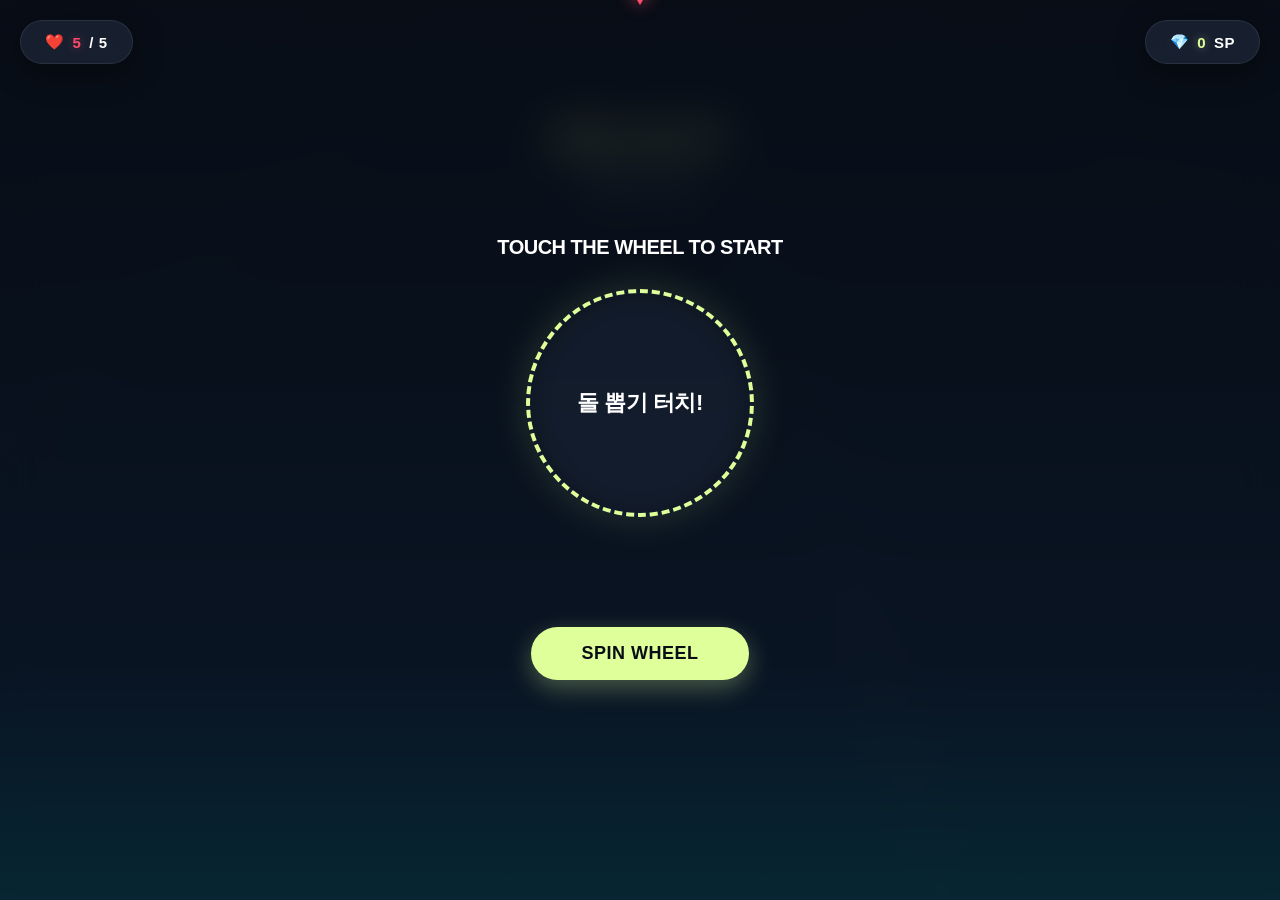
==== index.html @ 7742a6de "Add files via upload" ====
<!DOCTYPE html>
<html lang="ko">
<head>
    <meta charset="UTF-8">
    <meta name="viewport" content="width=device-width, initial-scale=1.0, maximum-scale=1.0, user-scalable=no">
    <title>XNOT Stone Skipper V3.6</title>
    <style>
        :root { 
            --primary: #deff9a; 
            --primary-glow: rgba(222, 255, 154, 0.4);
            --bg: #090d16; 
            --surface: rgba(30, 41, 59, 0.7);
            --surface-border: rgba(255, 255, 255, 0.08);
            --danger: #ff4a6b; 
            --text-muted: #94a3b8;
        }

        body, html { 
            margin: 0; padding: 0; width: 100%; height: 100%; overflow: hidden; 
            font-family: -apple-system, BlinkMacSystemFont, "Segoe UI", Roboto, Helvetica, Arial, sans-serif; 
            background: var(--bg); color: white; user-select: none; -webkit-user-select: none; touch-action: none; 
        }
        
        #game-container { 
            position: relative; width: 100%; height: 100%; 
            background: linear-gradient(180deg, #07111e 0%, #0b2545 40%, #134074 75%, #00b4d8 100%); 
            overflow: hidden; touch-action: none; 
        }
        
        /* 배경 격자판 */
        .grid-layer {
            position: absolute; inset: 0;
            background-image: 
                linear-gradient(rgba(255, 255, 255, 0.05) 1px, transparent 1px),
                linear-gradient(90deg, rgba(255, 255, 255, 0.05) 1px, transparent 1px);
            background-size: 50px 50px;
            transform: perspective(200px) rotateX(80deg);
            transform-origin: top center;
            height: 160%; top: -10%;
            pointer-events: none;
            opacity: 0.7;
        }

        /* 자산 정보 바 */
        .asset-bar { 
            position: absolute; top: 20px; left: 20px; right: 20px; 
            display: flex; justify-content: space-between; z-index: 200; pointer-events: none; 
        }
        .asset-box { 
            background: var(--surface); 
            backdrop-filter: blur(12px); -webkit-backdrop-filter: blur(12px);
            padding: 12px 24px; border-radius: 24px; 
            border: 1px solid var(--surface-border); 
            font-weight: 700; font-size: 15px; letter-spacing: 0.5px;
            display: flex; align-items: center; gap: 8px; 
            box-shadow: 0 8px 32px 0 rgba(0, 0, 0, 0.37); 
        }
        #hearts-count { color: var(--danger); text-shadow: 0 0 10px rgba(255, 74, 107, 0.4); }
        #sp-count { color: var(--primary); text-shadow: 0 0 10px var(--primary-glow); }

        /* 타격 포인트 및 파동 */
        .bounce-point {
            position: absolute; width: 32px; height: 16px;
            background: #ffffff; border-radius: 50%;
            transform: translate(-50%, -50%);
            display: flex; align-items: center; justify-content: center;
            font-size: 11px; font-weight: 800; color: #134074;
            z-index: 5; box-shadow: 0 0 12px #ffffff;
        }
        .ripple {
            position: absolute; border: 2px solid rgba(255, 255, 255, 0.8); border-radius: 50%;
            transform: translate(-50%, -50%); pointer-events: none;
            animation: ripple-out 0.9s cubic-bezier(0.1, 0.8, 0.2, 1) forwards;
        }
        @keyframes ripple-out {
            from { width: 8px; height: 4px; opacity: 1; box-shadow: inset 0 0 8px rgba(255,255,255,0.6); }
            to { width: 220px; height: 110px; opacity: 0; }
        }

        /* 물수제비 돌 */
        #stone {
            position: absolute; bottom: 100px; left: 50%; width: 100px; height: 65px;
            background: radial-gradient(circle at 35% 35%, #8a99ad, #2d3748);
            border-radius: 50%; transform: translateX(-50%);
            cursor: grab; z-index: 10;
            box-shadow: 0 16px 28px rgba(0, 0, 0, 0.5), inset -4px -4px 12px rgba(0,0,0,0.4);
            display: none; touch-action: none;
        }

        /* 인게임 대시보드 UI */
        .ui-layer { position: absolute; top: 110px; left: 0; width: 100%; text-align: center; pointer-events: none; z-index: 50; }
        #score-display { font-size: 52px; font-weight: 900; color: var(--primary); text-shadow: 0 0 20px var(--primary-glow); letter-spacing: -1px; }
        #message { font-size: 16px; color: white; margin-top: 8px; font-weight: 600; letter-spacing: 0.5px; opacity: 0.9; }
        
        /* 룰렛 화면 */
        #roulette-screen { 
            position: absolute; inset: 0; 
            background: rgba(9, 13, 22, 0.85); 
            backdrop-filter: blur(20px); -webkit-backdrop-filter: blur(20px);
            z-index: 100; display: flex; flex-direction: column; align-items: center; justify-content: center; 
            padding: 24px; box-sizing: border-box;
        }
        
        /* 휠 컨테이너 */
        .wheel-container { 
            width: 220px; height: 220px; 
            border: 4px dashed var(--primary); border-radius: 50%; 
            display: flex; align-items: center; justify-content: center; 
            position: relative; margin-bottom: 35px; background: rgba(30, 41, 59, 0.5); 
            box-shadow: 0 0 40px rgba(222, 255, 154, 0.15), inset 0 0 20px rgba(0,0,0,0.3); 
            cursor: pointer; transition: transform 0.1s ease-out; 
        }
        .pointer { 
            position: absolute; top: -15px; left: 50%; transform: translateX(-50%);
            width: 0; height: 0; 
            border-left: 12px solid transparent; border-right: 12px solid transparent; 
            border-top: 20px solid var(--danger); z-index: 110; 
            filter: drop-shadow(0 2px 8px rgba(255,74,107,0.5));
        }
        #stone-display-name { font-size: 22px; font-weight: 800; color: white; text-align: center; padding: 15px; pointer-events: none; letter-spacing: -0.5px; }
        
        /* 액션 버튼 */
        .action-btn { 
            background: var(--primary); color: #090d16; border: none; 
            padding: 16px 50px; font-size: 18px; font-weight: 800; border-radius: 30px; 
            cursor: pointer; box-shadow: 0 8px 24px rgba(222, 255, 154, 0.3); 
            margin-top: 10px; transition: all 0.2s ease; letter-spacing: 0.5px;
        }
        .action-btn:active { transform: scale(0.96); box-shadow: 0 4px 12px rgba(222, 255, 154, 0.2); }

        /* 광고 모달 */
        #youtube-modal { 
            position: absolute; inset: 0; background: #090d16; z-index: 300; 
            display: none; flex-direction: column; align-items: center; justify-content: center; 
            padding: 30px; text-align: center;
        }
        .video-box-mock {
            width: 85%; max-width: 340px; aspect-ratio: 16/9; background: #1e293b;
            border-radius: 16px; border: 1px solid var(--surface-border);
            margin-bottom: 30px; display: flex; align-items: center; justify-content: center;
        }

        #swipe-guide { 
            position: absolute; bottom: 200px; width: 100%; text-align: center; 
            color: var(--primary); font-size: 16px; font-weight: 700; letter-spacing: 2px;
            animation: arrow-up 1.5s infinite ease-in-out; pointer-events: none; display: none; 
            text-shadow: 0 0 10px var(--primary-glow);
        }
        @keyframes arrow-up { 0% { transform: translateY(15px); opacity: 0.2; } 50% { transform: translateY(-15px); opacity: 1; } 100% { transform: translateY(15px); opacity: 0.2; } }
    </style>
</head>
<body>

    <div id="game-container">
        <div class="grid-layer"></div>

        <div class="asset-bar">
            <div class="asset-box">❤️ <span id="hearts-count">5</span> / 5</div>
            <div class="asset-box">💎 <span id="sp-count">0</span> SP</div>
        </div>

        <div id="roulette-screen">
            <h2 id="roulette-title" style="color:#ffffff; font-size: 20px; font-weight: 800; margin-bottom:30px; text-align:center; padding: 0 20px; letter-spacing: -0.5px;">TOUCH THE WHEEL TO START</h2>
            <div class="pointer"></div>
            <div id="roulette-wheel" class="wheel-container" onclick="triggerWheel(event)">
                <div id="stone-display-name">돌 뽑기 터치!</div>
            </div>
            <p id="stone-desc" style="color: var(--text-muted); font-size: 14px; line-height: 1.5; margin-top: -15px; margin-bottom: 35px; text-align: center; padding: 0 30px; min-height: 45px; word-break: keep-all;"></p>
            <button id="main-action-btn" class="action-btn" onclick="handleMainButtonClick(event)">SPIN WHEEL</button>
        </div>

        <div id="youtube-modal">
            <h2 style="color:var(--danger); font-size: 22px; font-weight: 800; margin-bottom: 10px;">광고 시청 중...</h2>
            <p style="color:var(--text-muted); font-size:14px; margin-bottom:30px; padding: 0 20px; line-height: 1.4;">하트를 충전하기 위해 영상을 시청하고 있습니다.</p>
            <div class="video-box-mock">
                <div id="video-timer" style="font-size:56px; font-weight:900; color:white;">5</div>
            </div>
            <p style="color:var(--primary); font-size: 14px; font-weight: 600;">시청 완료 시 하트가 전액 충전됩니다.</p>
        </div>

        <div class="ui-layer">
            <div id="score-display">READY</div>
            <div id="message">채굴 준비 완료</div>
        </div>
        
        <div id="swipe-guide">SWIPE UP FAST</div>
        <div id="stone"></div>
    </div>

    <script>
        const stones = [
            { name: "납작한 슬레이트", color: "#4a5568", mult: 1.5, luck: 0.05, desc: "안정적인 각도로 평균 튕김 수가 매우 높음 (효율형)" },
            { name: "거친 강가 조약돌", color: "#718096", mult: 1.0, luck: 0.1, desc: "표준 성능의 무난한 기본 조약돌" },
            { name: "고밀도 현무암", color: "#2d3748", mult: 0.6, luck: 0.6, desc: "낮은 확률이지만 대박나면 대량 채굴 가능한 도박성 돌" },
            { name: "XNOT 황금 운석", color: "#ecc94b", mult: 2.5, luck: 0.8, desc: "신화급 확률로 수평선을 뚫는 극대량 채굴석" }
        ];

        let playerHearts = 5;
        let playerSP = 0;

        let selectedStone = null;
        let isSpinning = false;
        let startY = 0;
        let startTime = 0;
        let isPlaying = false;
        let currentStatus = "PRE_SPIN"; // 상태 머신: PRE_SPIN -> SPIN_DONE -> PLAYING

        const rouletteScreen = document.getElementById('roulette-screen');
        const wheelEl = document.getElementById('roulette-wheel');
        const stoneDisplayName = document.getElementById('stone-display-name');
        const stoneDesc = document.getElementById('stone-desc');
        const mainBtn = document.getElementById('main-action-btn');
        const stoneEl = document.getElementById('stone');
        const scoreDisplay = document.getElementById('score-display');
        const message = document.getElementById('message');
        const container = document.getElementById('game-container');
        
        const heartsCountEl = document.getElementById('hearts-count');
        const spCountEl = document.getElementById('sp-count');
        const youtubeModal = document.getElementById('youtube-modal');
        const videoTimerEl = document.getElementById('video-timer');

        function updateAssetUI() {
            heartsCountEl.innerText = playerHearts;
            spCountEl.innerText = playerSP.toLocaleString();
            
            if (playerHearts <= 0 && currentStatus === "PRE_SPIN") {
                document.getElementById('roulette-title').innerText = "하트 부족! 에너지를 충전하세요.";
                mainBtn.innerText = "❤️ 광고 시청 후 하트 충전";
                mainBtn.style.background = "var(--danger)";
                mainBtn.style.boxShadow = "0 8px 24px rgba(255, 74, 107, 0.3)";
                mainBtn.style.color = "white";
            }
        }

        // 룰렛 가챠 구동 핵심 로직
        function triggerWheel(e) {
            if (e && e.stopPropagation) e.stopPropagation(); // 이벤트 버블링 차단
            if (playerHearts <= 0) {
                openYoutubeCharge();
                return;
            }
            if (isSpinning || currentStatus !== "PRE_SPIN") return;
            
            isSpinning = true;
            let tick = 0;
            wheelEl.style.borderColor = "var(--danger)";
            mainBtn.innerText = "ROLLING...";
            
            const timer = setInterval(() => {
                const current = stones[Math.floor(Math.random() * stones.length)];
                stoneDisplayName.innerText = current.name;
                stoneDisplayName.style.color = current.color === "#2d3748" ? "#e2e8f0" : current.color;
                stoneDesc.innerText = current.desc;
                
                wheelEl.style.transform = `rotate(${tick * 45}deg)`;
                tick++;
                
                if(tick > 12) {
                    clearInterval(timer);
                    selectedStone = current;
                    wheelEl.style.transform = `rotate(0deg)`; 
                    wheelEl.style.borderColor = "var(--primary)";
                    stoneDisplayName.innerText = selectedStone.name;
                    stoneEl.style.background = `radial-gradient(circle at 35% 35%, ${selectedStone.color}, #0f172a)`;
                    
                    document.getElementById('roulette-title').innerText = "STONE READY";
                    mainBtn.innerText = "START GAME (❤️ 1 소모)";
                    mainBtn.style.background = "var(--primary)";
                    mainBtn.style.boxShadow = "0 8px 24px rgba(222, 255, 154, 0.3)";
                    mainBtn.style.color = "#090d16";
                    
                    currentStatus = "SPIN_DONE"; // 뽑기 완료 상태로 전이
                    isSpinning = false;
                }
            }, 90);
        }

        // 하단 버튼 제어 핸들러
        function handleMainButtonClick(e) {
            if (e && e.preventDefault) e.preventDefault();
            
            if (playerHearts <= 0 && currentStatus === "PRE_SPIN") {
                openYoutubeCharge();
                return;
            }

            if (currentStatus === "PRE_SPIN") {
                triggerWheel();
            } else if (currentStatus === "SPIN_DONE") {
                // 게임 진입 단계
                playerHearts--; 
                updateAssetUI();

                // 돌 오브젝트 위치 리셋
                stoneEl.style.left = "50%";
                stoneEl.style.top = "auto"; 
                stoneEl.style.bottom = "100px"; 
                stoneEl.style.transform = "translateX(-50%) scale(1)";
                
                rouletteScreen.style.display = 'none';
                stoneEl.style.display = 'block';
                document.getElementById('swipe-guide').style.display = 'block';
                scoreDisplay.innerText = "0 SKIPS";
                message.innerText = "SWIPE UP FAST!";
                
                isPlaying = true;
                currentStatus = "PLAYING";
            }
        }

        // 보상형 광고 시스템
        function openYoutubeCharge() {
            youtubeModal.style.display = "flex";
            let timeLeft = 5;
            videoTimerEl.innerText = timeLeft;
            
            const adTimer = setInterval(() => {
                timeLeft--;
                videoTimerEl.innerText = timeLeft;
                if(timeLeft <= 0) {
                    clearInterval(adTimer);
                    playerHearts = 5; 
                    youtubeModal.style.display = "none";
                    
                    document.getElementById('roulette-title').innerText = "TOUCH THE WHEEL TO START";
                    mainBtn.innerText = "SPIN WHEEL";
                    mainBtn.style.background = "var(--primary)";
                    mainBtn.style.boxShadow = "0 8px 24px rgba(222, 255, 154, 0.3)";
                    mainBtn.style.color = "#090d16";
                    
                    updateAssetUI();
                }
            }, 1000);
        }

        // 인게임 물리 투척 입력 인터페이스
        function onDragStart(e) {
            if(!isPlaying) return;
            startY = e.clientY || (e.touches && e.touches[0].clientY);
            startTime = Date.now();
        }

        function onDragEnd(e) {
            if(!isPlaying) return;
            const endY = e.clientY || (e.changedTouches && e.changedTouches[0].clientY);
            const dist = startY - endY; 
            const duration = Date.now() - startTime;
            
            let speed = dist / (duration || 1);
            if (speed < 0.3) speed = 1.4; 
            
            launchStone(speed);
        }

        stoneEl.addEventListener('touchstart', onDragStart, { passive: true });
        stoneEl.addEventListener('touchend', onDragEnd, { passive: true });
        stoneEl.addEventListener('mousedown', onDragStart);
        stoneEl.addEventListener('mouseup', onDragEnd);

        function launchStone(speed) {
            isPlaying = false;
            document.getElementById('swipe-guide').style.display = 'none';
            
            let totalBounces = Math.floor(speed * 9 * selectedStone.mult);
            if(Math.random() < selectedStone.luck) {
                totalBounces = Math.floor(totalBounces * 2.2);
                message.innerText = "⚡ CRITICAL LUCKY HIT! ⚡";
            } else {
                message.innerText = "NICE SHOT!";
            }
            if(totalBounces < 3) totalBounces = 3; 

            animateSkipping(totalBounces);
        }

        async function animateSkipping(total) {
            const startYPosition = window.innerHeight - 165;
            const horizonY = window.innerHeight * 0.38; 
            const totalDistanceY = startYPosition - horizonY;
            
            for(let i = 0; i < total; i++) {
                const progress = (i + 1) / total;
                const currentY = startYPosition - (totalDistanceY * Math.pow(progress, 0.65));
                const currentX = window.innerWidth / 2;
                const scale = 1 - (progress * 0.8);

                const point = document.createElement('div');
                point.className = 'bounce-point';
                point.style.left = `${currentX}px`;
                point.style.top = `${currentY}px`;
                point.innerText = i + 1;
                container.appendChild(point);

                const rip = document.createElement('div');
                rip.className = 'ripple';
                rip.style.left = `${currentX}px`;
                rip.style.top = `${currentY}px`;
                container.appendChild(rip);

                stoneEl.style.transform = `translate(-50%, -50%) scale(${scale})`;
                stoneEl.style.left = `${currentX}px`;
                stoneEl.style.top = `${currentY - 20}px`; 

                scoreDisplay.innerText = `${i + 1} SKIPS`;
                
                if(navigator.vibrate) navigator.vibrate(15);

                await new Promise(r => setTimeout(r, 120 + (progress * 120)));
            }

            const minedSP = total * 10;
            playerSP += minedSP;
            updateAssetUI();
            
            message.innerText = `🎉 +${minedSP.toLocaleString()} SP 획득 완료!`;
            
            setTimeout(() => {
                document.querySelectorAll('.bounce-point').forEach(p => p.remove());
                document.querySelectorAll('.ripple').forEach(r => r.remove());
                
                stoneEl.style.display = 'none';
                stoneDisplayName.innerText = "돌 뽑기 터치!";
                stoneDisplayName.style.color = "white";
                stoneDesc.innerText = "다음 기회를 위해 돌을 다시 뽑으세요.";
                mainBtn.innerText = "SPIN WHEEL";
                
                currentStatus = "PRE_SPIN";
                rouletteScreen.style.display = 'flex';
                updateAssetUI();
            }, 1800);
        }

        updateAssetUI();
    </script>
</body>
</html>
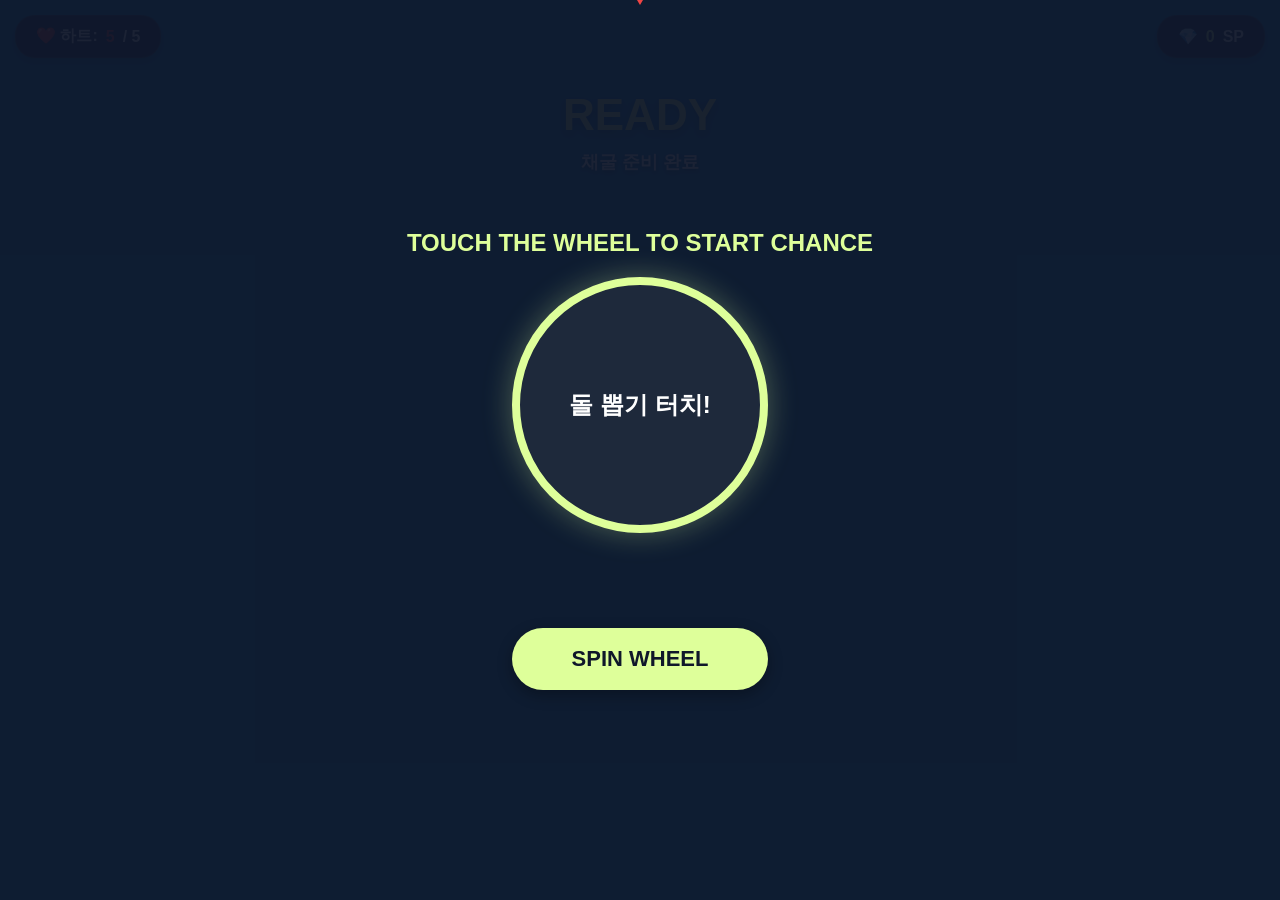
==== commit 638fe322: "Add files via upload" ====
--- a/index.html
+++ b/index.html
@@ -3,179 +3,117 @@
 <head>
     <meta charset="UTF-8">
     <meta name="viewport" content="width=device-width, initial-scale=1.0, maximum-scale=1.0, user-scalable=no">
-    <title>XNOT Stone Skipper V3.6</title>
+    <title>XNOT Stone Skipper V5.3 (GPU Acceleration)</title>
     <style>
-        :root { 
-            --primary: #deff9a; 
-            --primary-glow: rgba(222, 255, 154, 0.4);
-            --bg: #090d16; 
-            --surface: rgba(30, 41, 59, 0.7);
-            --surface-border: rgba(255, 255, 255, 0.08);
-            --danger: #ff4a6b; 
-            --text-muted: #94a3b8;
-        }
-
-        body, html { 
-            margin: 0; padding: 0; width: 100%; height: 100%; overflow: hidden; 
-            font-family: -apple-system, BlinkMacSystemFont, "Segoe UI", Roboto, Helvetica, Arial, sans-serif; 
-            background: var(--bg); color: white; user-select: none; -webkit-user-select: none; touch-action: none; 
-        }
+        :root { --primary: #deff9a; --bg: #0f172a; --danger: #ef4444; }
+        body, html { margin: 0; padding: 0; width: 100%; height: 100%; overflow: hidden; font-family: sans-serif; background: var(--bg); color: white; user-select: none; -webkit-user-select: none; }
         
         #game-container { 
-            position: relative; width: 100%; height: 100%; 
-            background: linear-gradient(180deg, #07111e 0%, #0b2545 40%, #134074 75%, #00b4d8 100%); 
-            overflow: hidden; touch-action: none; 
-        }
-        
-        /* 배경 격자판 */
-        .grid-layer {
-            position: absolute; inset: 0;
-            background-image: 
-                linear-gradient(rgba(255, 255, 255, 0.05) 1px, transparent 1px),
-                linear-gradient(90deg, rgba(255, 255, 255, 0.05) 1px, transparent 1px);
-            background-size: 50px 50px;
-            transform: perspective(200px) rotateX(80deg);
-            transform-origin: top center;
-            height: 160%; top: -10%;
-            pointer-events: none;
-            opacity: 0.7;
-        }
-
-        /* 자산 정보 바 */
-        .asset-bar { 
-            position: absolute; top: 20px; left: 20px; right: 20px; 
-            display: flex; justify-content: space-between; z-index: 200; pointer-events: none; 
-        }
-        .asset-box { 
-            background: var(--surface); 
-            backdrop-filter: blur(12px); -webkit-backdrop-filter: blur(12px);
-            padding: 12px 24px; border-radius: 24px; 
-            border: 1px solid var(--surface-border); 
-            font-weight: 700; font-size: 15px; letter-spacing: 0.5px;
-            display: flex; align-items: center; gap: 8px; 
-            box-shadow: 0 8px 32px 0 rgba(0, 0, 0, 0.37); 
-        }
-        #hearts-count { color: var(--danger); text-shadow: 0 0 10px rgba(255, 74, 107, 0.4); }
-        #sp-count { color: var(--primary); text-shadow: 0 0 10px var(--primary-glow); }
-
-        /* 타격 포인트 및 파동 */
+            position: relative; 
+            width: 100%; 
+            height: 100%; 
+            background-image: url('images/bg_stage_1.png');
+            background-size: cover;
+            background-position: center;
+            background-color: #0284c7; 
+            overflow: hidden; 
+        }
+
+        .asset-bar { position: absolute; top: 15px; left: 15px; right: 15px; display: flex; justify-content: space-between; z-index: 200; pointer-events: none; }
+        .asset-box { background: rgba(15, 23, 42, 0.8); padding: 10px 20px; border-radius: 20px; border: 1px solid rgba(255,255,255,0.1); font-weight: bold; font-size: 16px; display: flex; align-items: center; gap: 8px; box-shadow: 0 4px 6px rgba(0,0,0,0.2); }
+        #hearts-count { color: var(--danger); }
+        #sp-count { color: var(--primary); }
+
         .bounce-point {
-            position: absolute; width: 32px; height: 16px;
-            background: #ffffff; border-radius: 50%;
+            position: absolute; width: 35px; height: 18px;
+            background: rgba(255, 255, 255, 0.7); border-radius: 50%;
             transform: translate(-50%, -50%);
             display: flex; align-items: center; justify-content: center;
-            font-size: 11px; font-weight: 800; color: #134074;
-            z-index: 5; box-shadow: 0 0 12px #ffffff;
-        }
+            font-size: 13px; font-weight: bold; color: #0284c7;
+            z-index: 50; box-shadow: 0 0 8px white;
+        }
+
         .ripple {
-            position: absolute; border: 2px solid rgba(255, 255, 255, 0.8); border-radius: 50%;
+            position: absolute; border: 3px solid rgba(255,255,255,0.8); border-radius: 50%;
             transform: translate(-50%, -50%); pointer-events: none;
-            animation: ripple-out 0.9s cubic-bezier(0.1, 0.8, 0.2, 1) forwards;
+            animation: ripple-out 0.8s cubic-bezier(0.1, 0.8, 0.3, 1) forwards;
+            z-index: 40;
         }
         @keyframes ripple-out {
-            from { width: 8px; height: 4px; opacity: 1; box-shadow: inset 0 0 8px rgba(255,255,255,0.6); }
-            to { width: 220px; height: 110px; opacity: 0; }
-        }
-
-        /* 물수제비 돌 */
-        #stone {
-            position: absolute; bottom: 100px; left: 50%; width: 100px; height: 65px;
-            background: radial-gradient(circle at 35% 35%, #8a99ad, #2d3748);
-            border-radius: 50%; transform: translateX(-50%);
-            cursor: grab; z-index: 10;
-            box-shadow: 0 16px 28px rgba(0, 0, 0, 0.5), inset -4px -4px 12px rgba(0,0,0,0.4);
-            display: none; touch-action: none;
-        }
-
-        /* 인게임 대시보드 UI */
-        .ui-layer { position: absolute; top: 110px; left: 0; width: 100%; text-align: center; pointer-events: none; z-index: 50; }
-        #score-display { font-size: 52px; font-weight: 900; color: var(--primary); text-shadow: 0 0 20px var(--primary-glow); letter-spacing: -1px; }
-        #message { font-size: 16px; color: white; margin-top: 8px; font-weight: 600; letter-spacing: 0.5px; opacity: 0.9; }
+            from { width: 10px; height: 5px; opacity: 1; }
+            to { width: 180px; height: 90px; opacity: 0; }
+        }
+
+        /* [★수정] 인게임 돌: 부드러운 위치/크기 조절을 위해 기본 속성 최적화 */
+        #ingame-stone {
+            position: absolute; 
+            top: 0;
+            left: 0;
+            width: 90px; 
+            height: 60px;
+            background-color: #555; 
+            background-size: contain;
+            background-repeat: no-repeat;
+            background-position: center;
+            border-radius: 50%;
+            z-index: 999; 
+            display: none; 
+            box-shadow: 0 10px 20px rgba(0,0,0,0.5);
+            transform-origin: center center;
+        }
+
+        .ui-layer { position: absolute; top: 90px; left: 0; width: 100%; text-align: center; pointer-events: none; z-index: 150; }
+        #score-display { font-size: 44px; font-weight: 900; color: var(--primary); text-shadow: 0 4px 8px rgba(0,0,0,0.4); }
+        #message { font-size: 18px; color: white; margin-top: 10px; font-weight: bold; text-shadow: 0 2px 4px rgba(0,0,0,0.5); }
         
-        /* 룰렛 화면 */
-        #roulette-screen { 
-            position: absolute; inset: 0; 
-            background: rgba(9, 13, 22, 0.85); 
-            backdrop-filter: blur(20px); -webkit-backdrop-filter: blur(20px);
-            z-index: 100; display: flex; flex-direction: column; align-items: center; justify-content: center; 
-            padding: 24px; box-sizing: border-box;
-        }
+        #roulette-screen { position: absolute; inset: 0; background: rgba(15, 23, 42, 0.95); z-index: 1000; display: flex; flex-direction: column; align-items: center; justify-content: center; }
+        .wheel-container { width: 240px; height: 240px; border: 8px solid var(--primary); border-radius: 50%; display: flex; align-items: center; justify-content: center; position: relative; margin-bottom: 30px; background: #1e293b; box-shadow: 0 0 30px rgba(222,255,154,0.3); -webkit-tap-highlight-color: transparent; }
+        .pointer { position: absolute; top: -20px; width: 0; height: 0; border-left: 15px solid transparent; border-right: 15px solid transparent; border-top: 25px solid #ef4444; z-index: 1100; }
+        #stone-display-name { font-size: 24px; font-weight: bold; color: white; text-align: center; padding: 10px; pointer-events: none; }
         
-        /* 휠 컨테이너 */
-        .wheel-container { 
-            width: 220px; height: 220px; 
-            border: 4px dashed var(--primary); border-radius: 50%; 
-            display: flex; align-items: center; justify-content: center; 
-            position: relative; margin-bottom: 35px; background: rgba(30, 41, 59, 0.5); 
-            box-shadow: 0 0 40px rgba(222, 255, 154, 0.15), inset 0 0 20px rgba(0,0,0,0.3); 
-            cursor: pointer; transition: transform 0.1s ease-out; 
-        }
-        .pointer { 
-            position: absolute; top: -15px; left: 50%; transform: translateX(-50%);
-            width: 0; height: 0; 
-            border-left: 12px solid transparent; border-right: 12px solid transparent; 
-            border-top: 20px solid var(--danger); z-index: 110; 
-            filter: drop-shadow(0 2px 8px rgba(255,74,107,0.5));
-        }
-        #stone-display-name { font-size: 22px; font-weight: 800; color: white; text-align: center; padding: 15px; pointer-events: none; letter-spacing: -0.5px; }
-        
-        /* 액션 버튼 */
-        .action-btn { 
-            background: var(--primary); color: #090d16; border: none; 
-            padding: 16px 50px; font-size: 18px; font-weight: 800; border-radius: 30px; 
-            cursor: pointer; box-shadow: 0 8px 24px rgba(222, 255, 154, 0.3); 
-            margin-top: 10px; transition: all 0.2s ease; letter-spacing: 0.5px;
-        }
-        .action-btn:active { transform: scale(0.96); box-shadow: 0 4px 12px rgba(222, 255, 154, 0.2); }
-
-        /* 광고 모달 */
-        #youtube-modal { 
-            position: absolute; inset: 0; background: #090d16; z-index: 300; 
-            display: none; flex-direction: column; align-items: center; justify-content: center; 
-            padding: 30px; text-align: center;
-        }
-        .video-box-mock {
-            width: 85%; max-width: 340px; aspect-ratio: 16/9; background: #1e293b;
-            border-radius: 16px; border: 1px solid var(--surface-border);
-            margin-bottom: 30px; display: flex; align-items: center; justify-content: center;
-        }
+        .action-btn { background: var(--primary); color: #0f172a; border: none; padding: 18px 60px; font-size: 22px; font-weight: bold; border-radius: 40px; box-shadow: 0 5px 15px rgba(0,0,0,0.3); margin-top: 10px; -webkit-tap-highlight-color: transparent; }
+
+        #youtube-modal { position: absolute; inset: 0; background: rgba(0,0,0,0.9); z-index: 2000; display: none; flex-direction: column; align-items: center; justify-content: center; }
 
         #swipe-guide { 
-            position: absolute; bottom: 200px; width: 100%; text-align: center; 
-            color: var(--primary); font-size: 16px; font-weight: 700; letter-spacing: 2px;
-            animation: arrow-up 1.5s infinite ease-in-out; pointer-events: none; display: none; 
-            text-shadow: 0 0 10px var(--primary-glow);
-        }
-        @keyframes arrow-up { 0% { transform: translateY(15px); opacity: 0.2; } 50% { transform: translateY(-15px); opacity: 1; } 100% { transform: translateY(15px); opacity: 0.2; } }
+            position: absolute; 
+            top: 68%; 
+            width: 100%; 
+            text-align: center; 
+            color: var(--primary); 
+            font-size: 20px; 
+            font-weight: bold; 
+            animation: arrow-up 1.2s infinite; 
+            pointer-events: none; 
+            display: none; 
+            z-index: 900;
+        }
+        @keyframes arrow-up { 0% { transform: translateY(10px); opacity: 0.3; } 50% { transform: translateY(-10px); opacity: 1; } 100% { transform: translateY(10px); opacity: 0.3; } }
     </style>
 </head>
 <body>
 
     <div id="game-container">
-        <div class="grid-layer"></div>
-
         <div class="asset-bar">
-            <div class="asset-box">❤️ <span id="hearts-count">5</span> / 5</div>
+            <div class="asset-box">❤️ 하트: <span id="hearts-count">5</span> / 5</div>
             <div class="asset-box">💎 <span id="sp-count">0</span> SP</div>
         </div>
 
         <div id="roulette-screen">
-            <h2 id="roulette-title" style="color:#ffffff; font-size: 20px; font-weight: 800; margin-bottom:30px; text-align:center; padding: 0 20px; letter-spacing: -0.5px;">TOUCH THE WHEEL TO START</h2>
+            <h2 id="roulette-title" style="color:var(--primary); margin-bottom:20px; text-align:center; padding: 0 20px;">TOUCH THE WHEEL TO START CHANCE</h2>
             <div class="pointer"></div>
-            <div id="roulette-wheel" class="wheel-container" onclick="triggerWheel(event)">
+            <div id="roulette-wheel" class="wheel-container">
                 <div id="stone-display-name">돌 뽑기 터치!</div>
             </div>
-            <p id="stone-desc" style="color: var(--text-muted); font-size: 14px; line-height: 1.5; margin-top: -15px; margin-bottom: 35px; text-align: center; padding: 0 30px; min-height: 45px; word-break: keep-all;"></p>
-            <button id="main-action-btn" class="action-btn" onclick="handleMainButtonClick(event)">SPIN WHEEL</button>
+            <p id="stone-desc" style="color: #94a3b8; font-size: 15px; margin-top: -15px; margin-bottom: 30px; text-align: center; padding: 0 20px; min-height: 40px;"></p>
+            <button id="main-action-btn" class="action-btn">SPIN WHEEL</button>
         </div>
 
         <div id="youtube-modal">
-            <h2 style="color:var(--danger); font-size: 22px; font-weight: 800; margin-bottom: 10px;">광고 시청 중...</h2>
-            <p style="color:var(--text-muted); font-size:14px; margin-bottom:30px; padding: 0 20px; line-height: 1.4;">하트를 충전하기 위해 영상을 시청하고 있습니다.</p>
-            <div class="video-box-mock">
-                <div id="video-timer" style="font-size:56px; font-weight:900; color:white;">5</div>
-            </div>
-            <p style="color:var(--primary); font-size: 14px; font-weight: 600;">시청 완료 시 하트가 전액 충전됩니다.</p>
+            <h2 style="color:#ef4444;">유튜브 광고 시청 중...</h2>
+            <p style="color:#94a3b8; font-size:16px; margin-bottom:30px;">하트를 충전하기 위해 영상을 시청하고 있습니다.</p>
+            <div id="video-timer" style="font-size:48px; font-weight:bold; color:white; margin-bottom:40px;">5</div>
+            <p style="color:var(--primary)">시청 완료 시 하트 5개가 완충됩니다.</p>
         </div>
 
         <div class="ui-layer">
@@ -183,16 +121,18 @@
             <div id="message">채굴 준비 완료</div>
         </div>
         
-        <div id="swipe-guide">SWIPE UP FAST</div>
-        <div id="stone"></div>
+        <div id="swipe-guide">▲ SWIPE UP FAST! ▲</div>
+        <div id="ingame-stone"></div>
     </div>
+
+    <div id="dynamic-style-holder"></div>
 
     <script>
         const stones = [
-            { name: "납작한 슬레이트", color: "#4a5568", mult: 1.5, luck: 0.05, desc: "안정적인 각도로 평균 튕김 수가 매우 높음 (효율형)" },
-            { name: "거친 강가 조약돌", color: "#718096", mult: 1.0, luck: 0.1, desc: "표준 성능의 무난한 기본 조약돌" },
-            { name: "고밀도 현무암", color: "#2d3748", mult: 0.6, luck: 0.6, desc: "낮은 확률이지만 대박나면 대량 채굴 가능한 도박성 돌" },
-            { name: "XNOT 황금 운석", color: "#ecc94b", mult: 2.5, luck: 0.8, desc: "신화급 확률로 수평선을 뚫는 극대량 채굴석" }
+            { name: "평범한 조약돌", image: "images/stone_ordinary.png", mult: 1.0, luck: 0.1, desc: "표준 성능의 무난한 기본 조약돌" },
+            { name: "거친 현무암", image: "images/stone_rare.png", mult: 0.6, luck: 0.6, desc: "낮은 확률이지만 대박나면 대량 채굴 가능한 도박성 돌" },
+            { name: "슬레이트 판암", image: "images/stone_legendary.png", mult: 1.5, luck: 0.05, desc: "안정적인 각도로 평균 튕김 수가 매우 높음 (효율형)" },
+            { name: "황금빛 운석", image: "images/stone_mythic.png", mult: 2.5, luck: 0.8, desc: "신화급 확률로 수평선을 뚫는 극대량 채굴석" }
         ];
 
         let playerHearts = 5;
@@ -203,14 +143,14 @@
         let startY = 0;
         let startTime = 0;
         let isPlaying = false;
-        let currentStatus = "PRE_SPIN"; // 상태 머신: PRE_SPIN -> SPIN_DONE -> PLAYING
+        let currentStatus = "PRE_SPIN"; 
 
         const rouletteScreen = document.getElementById('roulette-screen');
         const wheelEl = document.getElementById('roulette-wheel');
         const stoneDisplayName = document.getElementById('stone-display-name');
         const stoneDesc = document.getElementById('stone-desc');
         const mainBtn = document.getElementById('main-action-btn');
-        const stoneEl = document.getElementById('stone');
+        const ingameStoneEl = document.getElementById('ingame-stone');
         const scoreDisplay = document.getElementById('score-display');
         const message = document.getElementById('message');
         const container = document.getElementById('game-container');
@@ -226,31 +166,25 @@
             
             if (playerHearts <= 0 && currentStatus === "PRE_SPIN") {
                 document.getElementById('roulette-title').innerText = "하트 부족! 에너지를 충전하세요.";
-                mainBtn.innerText = "❤️ 광고 시청 후 하트 충전";
-                mainBtn.style.background = "var(--danger)";
-                mainBtn.style.boxShadow = "0 8px 24px rgba(255, 74, 107, 0.3)";
+                mainBtn.innerText = "❤️ 유튜브 시청하고 하트 완충";
+                mainBtn.style.background = "#ef4444";
                 mainBtn.style.color = "white";
             }
         }
 
-        // 룰렛 가챠 구동 핵심 로직
         function triggerWheel(e) {
-            if (e && e.stopPropagation) e.stopPropagation(); // 이벤트 버블링 차단
+            if (e) e.preventDefault();
             if (playerHearts <= 0) {
                 openYoutubeCharge();
                 return;
             }
             if (isSpinning || currentStatus !== "PRE_SPIN") return;
-            
             isSpinning = true;
             let tick = 0;
-            wheelEl.style.borderColor = "var(--danger)";
-            mainBtn.innerText = "ROLLING...";
             
             const timer = setInterval(() => {
                 const current = stones[Math.floor(Math.random() * stones.length)];
                 stoneDisplayName.innerText = current.name;
-                stoneDisplayName.style.color = current.color === "#2d3748" ? "#e2e8f0" : current.color;
                 stoneDesc.innerText = current.desc;
                 
                 wheelEl.style.transform = `rotate(${tick * 45}deg)`;
@@ -260,26 +194,25 @@
                     clearInterval(timer);
                     selectedStone = current;
                     wheelEl.style.transform = `rotate(0deg)`; 
-                    wheelEl.style.borderColor = "var(--primary)";
                     stoneDisplayName.innerText = selectedStone.name;
-                    stoneEl.style.background = `radial-gradient(circle at 35% 35%, ${selectedStone.color}, #0f172a)`;
-                    
-                    document.getElementById('roulette-title').innerText = "STONE READY";
-                    mainBtn.innerText = "START GAME (❤️ 1 소모)";
-                    mainBtn.style.background = "var(--primary)";
-                    mainBtn.style.boxShadow = "0 8px 24px rgba(222, 255, 154, 0.3)";
-                    mainBtn.style.color = "#090d16";
-                    
-                    currentStatus = "SPIN_DONE"; // 뽑기 완료 상태로 전이
+                    
+                    ingameStoneEl.style.backgroundImage = `url('${selectedStone.image}')`;
+                    
+                    document.getElementById('roulette-title').innerText = "STONE READY!";
+                    mainBtn.innerText = "LAUNCH STONE (❤️ 1 소모)";
+                    mainBtn.style.background = "#deff9a";
+                    mainBtn.style.color = "#0f172a";
+                    currentStatus = "SPIN_DONE";
                     isSpinning = false;
                 }
             }, 90);
         }
 
-        // 하단 버튼 제어 핸들러
-        function handleMainButtonClick(e) {
-            if (e && e.preventDefault) e.preventDefault();
-            
+        wheelEl.ontouchstart = triggerWheel;
+        wheelEl.onclick = triggerWheel;
+
+        const handleMainBtn = (e) => {
+            e.preventDefault();
             if (playerHearts <= 0 && currentStatus === "PRE_SPIN") {
                 openYoutubeCharge();
                 return;
@@ -288,28 +221,31 @@
             if (currentStatus === "PRE_SPIN") {
                 triggerWheel();
             } else if (currentStatus === "SPIN_DONE") {
-                // 게임 진입 단계
                 playerHearts--; 
                 updateAssetUI();
 
-                // 돌 오브젝트 위치 리셋
-                stoneEl.style.left = "50%";
-                stoneEl.style.top = "auto"; 
-                stoneEl.style.bottom = "100px"; 
-                stoneEl.style.transform = "translateX(-50%) scale(1)";
+                rouletteScreen.style.display = 'none'; 
                 
-                rouletteScreen.style.display = 'none';
-                stoneEl.style.display = 'block';
+                // 대기 영점 위치 1/5 라인 강제 안착
+                ingameStoneEl.style.transition = "none";
+                ingameStoneEl.style.animation = "none";
+                ingameStoneEl.style.left = "50%";
+                ingameStoneEl.style.top = "80%";
+                ingameStoneEl.style.transform = "translate(-50%, -50%) scale(1)";
+                ingameStoneEl.style.opacity = '1';
+                ingameStoneEl.style.display = 'block';
+                
                 document.getElementById('swipe-guide').style.display = 'block';
                 scoreDisplay.innerText = "0 SKIPS";
                 message.innerText = "SWIPE UP FAST!";
-                
                 isPlaying = true;
                 currentStatus = "PLAYING";
             }
-        }
-
-        // 보상형 광고 시스템
+        };
+
+        mainBtn.ontouchstart = handleMainBtn;
+        mainBtn.onclick = handleMainBtn;
+
         function openYoutubeCharge() {
             youtubeModal.style.display = "flex";
             let timeLeft = 5;
@@ -320,43 +256,41 @@
                 videoTimerEl.innerText = timeLeft;
                 if(timeLeft <= 0) {
                     clearInterval(adTimer);
-                    playerHearts = 5; 
+                    playerHearts = 5;
                     youtubeModal.style.display = "none";
                     
-                    document.getElementById('roulette-title').innerText = "TOUCH THE WHEEL TO START";
+                    document.getElementById('roulette-title').innerText = "TOUCH THE WHEEL TO START CHANCE";
                     mainBtn.innerText = "SPIN WHEEL";
                     mainBtn.style.background = "var(--primary)";
-                    mainBtn.style.boxShadow = "0 8px 24px rgba(222, 255, 154, 0.3)";
-                    mainBtn.style.color = "#090d16";
+                    mainBtn.style.color = "#0f172a";
                     
                     updateAssetUI();
                 }
             }, 1000);
         }
 
-        // 인게임 물리 투척 입력 인터페이스
         function onDragStart(e) {
             if(!isPlaying) return;
-            startY = e.clientY || (e.touches && e.touches[0].clientY);
+            startY = e.touches ? e.touches[0].clientY : e.clientY;
             startTime = Date.now();
         }
 
         function onDragEnd(e) {
             if(!isPlaying) return;
-            const endY = e.clientY || (e.changedTouches && e.changedTouches[0].clientY);
+            const endY = e.changedTouches ? e.changedTouches[0].clientY : e.clientY;
             const dist = startY - endY; 
             const duration = Date.now() - startTime;
             
-            let speed = dist / (duration || 1);
-            if (speed < 0.3) speed = 1.4; 
-            
-            launchStone(speed);
-        }
-
-        stoneEl.addEventListener('touchstart', onDragStart, { passive: true });
-        stoneEl.addEventListener('touchend', onDragEnd, { passive: true });
-        stoneEl.addEventListener('mousedown', onDragStart);
-        stoneEl.addEventListener('mouseup', onDragEnd);
+            if (dist > 10) {
+                let speed = dist / (duration || 1);
+                launchStone(speed);
+            }
+        }
+
+        ingameStoneEl.addEventListener('touchstart', onDragStart, { passive: true });
+        ingameStoneEl.addEventListener('touchend', onDragEnd, { passive: true });
+        ingameStoneEl.addEventListener('mousedown', onDragStart);
+        ingameStoneEl.addEventListener('mouseup', onDragEnd);
 
         function launchStone(speed) {
             isPlaying = false;
@@ -371,64 +305,116 @@
             }
             if(totalBounces < 3) totalBounces = 3; 
 
-            animateSkipping(totalBounces);
-        }
-
-        async function animateSkipping(total) {
-            const startYPosition = window.innerHeight - 165;
-            const horizonY = window.innerHeight * 0.38; 
+            generateGPUAnimation(totalBounces);
+        }
+
+        // [★혁신] 하드웨어 가속(GPU)을 활용한 완벽한 팅김 포물선 및 원근 스케일 애니메이션 자동 생성기
+        function generateGPUAnimation(total) {
+            const startYPosition = window.innerHeight * 0.8; 
+            const horizonY = window.innerHeight * 0.35;       
             const totalDistanceY = startYPosition - horizonY;
             
-            for(let i = 0; i < total; i++) {
-                const progress = (i + 1) / total;
-                const currentY = startYPosition - (totalDistanceY * Math.pow(progress, 0.65));
-                const currentX = window.innerWidth / 2;
-                const scale = 1 - (progress * 0.8);
-
-                const point = document.createElement('div');
-                point.className = 'bounce-point';
-                point.style.left = `${currentX}px`;
-                point.style.top = `${currentY}px`;
-                point.innerText = i + 1;
-                container.appendChild(point);
-
-                const rip = document.createElement('div');
-                rip.className = 'ripple';
-                rip.style.left = `${currentX}px`;
-                rip.style.top = `${currentY}px`;
-                container.appendChild(rip);
-
-                stoneEl.style.transform = `translate(-50%, -50%) scale(${scale})`;
-                stoneEl.style.left = `${currentX}px`;
-                stoneEl.style.top = `${currentY - 20}px`; 
-
-                scoreDisplay.innerText = `${i + 1} SKIPS`;
-                
-                if(navigator.vibrate) navigator.vibrate(15);
-
-                await new Promise(r => setTimeout(r, 120 + (progress * 120)));
-            }
-
-            const minedSP = total * 10;
-            playerSP += minedSP;
-            updateAssetUI();
-            
-            message.innerText = `🎉 +${minedSP.toLocaleString()} SP 획득 완료!`;
-            
+            let keyframesText = `@keyframes skipperPhysics {`;
+            let timelineMs = 0;
+            const bounceTimings = [];
+
+            // 타임라인 키프레임 생성
+            for(let i = 0; i <= total; i++) {
+                const progress = i / total;
+                const surfaceY = startYPosition - (totalDistanceY * Math.pow(progress, 0.65));
+                const scale = 1 - (progress * 0.65); // 멀어질수록 확실하게 0.35까지 축소
+
+                // 튕김 스텝 간 소요 시간 계산 (점점 촘촘해짐)
+                const stepDuration = i === 0 ? 0 : 140 + ((i / total) * 120);
+                timelineMs += stepDuration;
+
+                bounceTimings.push({ time: timelineMs, x: window.innerWidth / 2, y: surfaceY, count: i });
+            }
+
+            const totalDurationMs = timelineMs;
+
+            // CSS 퍼센트 기반으로 포물선(점프) 곡선 투사
+            bounceTimings.forEach((pt, index) => {
+                const currentPercent = (pt.time / totalDurationMs) * 100;
+                const progress = pt.count / total;
+                const scale = 1 - (progress * 0.65);
+
+                if (index === 0) {
+                    keyframesText += `0% { left: ${pt.x}px; top: ${pt.y}px; transform: translate(-50%, -50%) scale(1); }`;
+                } else {
+                    const prevPt = bounceTimings[index - 1];
+                    const midPercent = ((prevPt.time + pt.time) / 2 / totalDurationMs) * 100;
+                    
+                    // 직전 바운스 강도에 비례해 감쇄하는 포물선 정점 계산
+                    const maxJumpHeight = 90 * Math.pow(1 - (prevPt.count / total), 0.7);
+                    const midY = ((prevPt.y + pt.y) / 2) - maxJumpHeight;
+                    const midScale = 1 - (((prevPt.count + pt.count) / 2 / total) * 0.65);
+
+                    // 최고점 포물선 키프레임 추가
+                    keyframesText += `${midPercent}% { left: ${pt.x}px; top: ${midY}px; transform: translate(-50%, -50%) scale(${midScale}); }`;
+                    // 수면 착지점 키프레임 추가
+                    keyframesText += `${currentPercent}% { left: ${pt.x}px; top: ${pt.y}px; transform: translate(-50%, -50%) scale(${scale}); }`;
+                }
+            });
+
+            // 마지막 가라앉기 마감 연출 키프레임 결합
+            keyframesText += `100% { left: ${window.innerWidth / 2}px; top: ${bounceTimings[bounceTimings.length - 1].y + 40}px; transform: translate(-50%, -50%) scale(0.35); opacity: 0; }`;
+            keyframesText += `}`;
+
+            // 스타일 가속 보드 주입
+            document.getElementById('dynamic-style-holder').innerHTML = `<style>${keyframesText}</style>`;
+            
+            // GPU 애니메이션 기동 명령어 슛
+            const durationSec = totalDurationMs / 1000;
+            ingameStoneEl.style.animation = `skipperPhysics ${durationSec}s cubic-bezier(0.25, 0.46, 0.45, 0.94) forwards`;
+
+            // 자바스크립트는 화면을 잡고 계산하지 않고, 정확한 수면 도약 시간 타임스탬프에 이펙트만 팡팡 트리거링
+            bounceTimings.forEach((pt) => {
+                if(pt.count > 0 && pt.count <= total) {
+                    setTimeout(() => {
+                        createBounceEffect(pt.x, pt.y, pt.count);
+                        scoreDisplay.innerText = `${pt.count} SKIPS`;
+                        if(navigator.vibrate) navigator.vibrate(15);
+                    }, pt.time);
+                }
+            });
+
+            // 전체 비행 종료 후 정산 팝업 리셋 라인 타이머 연동
             setTimeout(() => {
-                document.querySelectorAll('.bounce-point').forEach(p => p.remove());
-                document.querySelectorAll('.ripple').forEach(r => r.remove());
-                
-                stoneEl.style.display = 'none';
-                stoneDisplayName.innerText = "돌 뽑기 터치!";
-                stoneDisplayName.style.color = "white";
-                stoneDesc.innerText = "다음 기회를 위해 돌을 다시 뽑으세요.";
-                mainBtn.innerText = "SPIN WHEEL";
-                
-                currentStatus = "PRE_SPIN";
-                rouletteScreen.style.display = 'flex';
+                const minedSP = total * 1000;
+                playerSP += minedSP;
                 updateAssetUI();
-            }, 1800);
+                message.innerText = `🎉 +${minedSP.toLocaleString()} SP 채굴 완료!`;
+
+                setTimeout(() => {
+                    document.querySelectorAll('.bounce-point').forEach(p => p.remove());
+                    ingameStoneEl.style.animation = "none";
+                    ingameStoneEl.style.display = 'none';
+                    
+                    stoneDisplayName.innerText = "돌 뽑기 터치!";
+                    stoneDesc.innerText = "다음 기회를 위해 돌을 다시 뽑으세요.";
+                    mainBtn.innerText = "SPIN WHEEL";
+                    
+                    currentStatus = "PRE_SPIN";
+                    rouletteScreen.style.display = 'flex';
+                    updateAssetUI();
+                }, 1500);
+            }, totalDurationMs + 200);
+        }
+
+        function createBounceEffect(x, y, count) {
+            const point = document.createElement('div');
+            point.className = 'bounce-point';
+            point.style.left = `${x}px`;
+            point.style.top = `${y}px`;
+            point.innerText = count;
+            container.appendChild(point);
+
+            const rip = document.createElement('div');
+            rip.className = 'ripple';
+            rip.style.left = `${x}px`;
+            rip.style.top = `${y}px`;
+            container.appendChild(rip);
         }
 
         updateAssetUI();
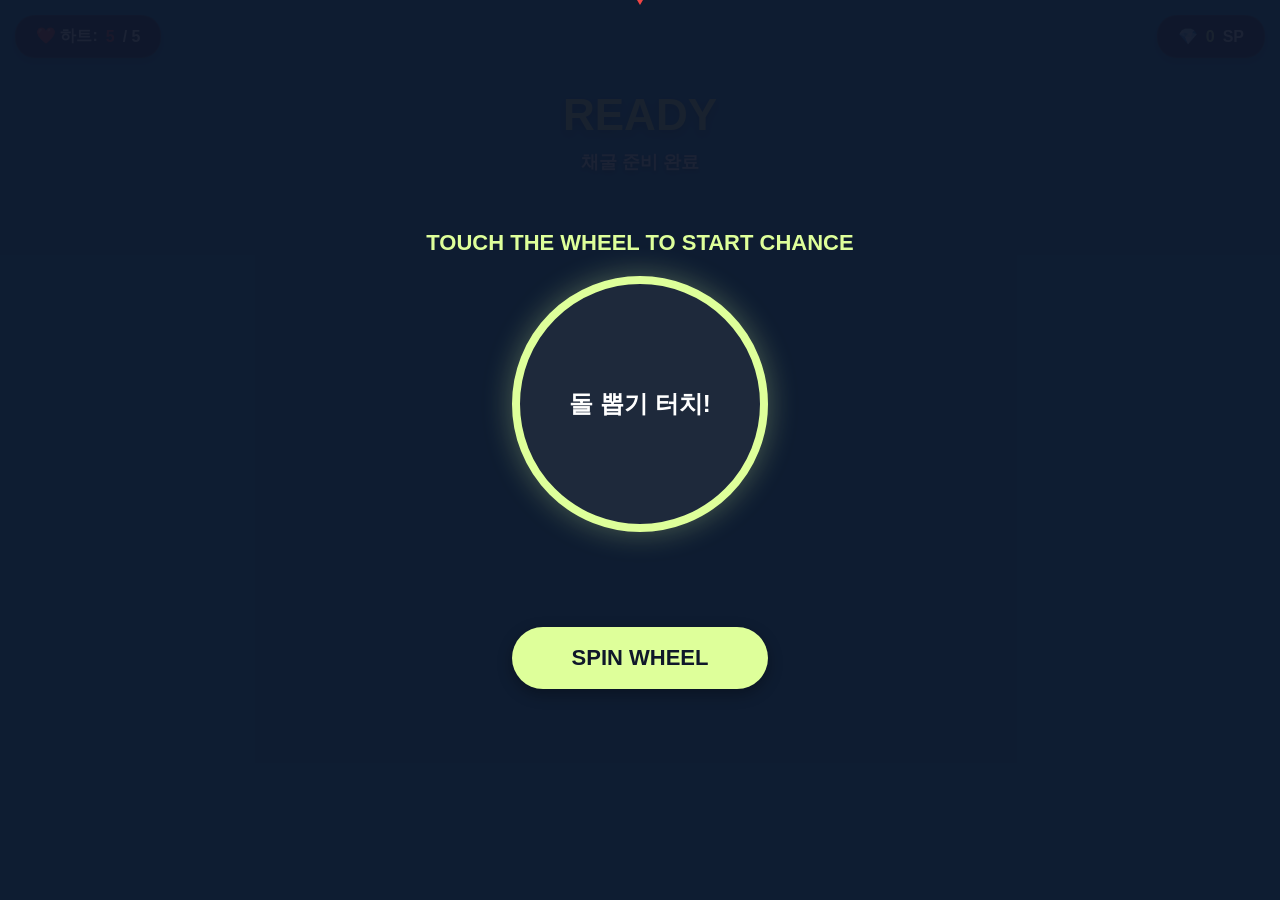
==== commit 7ae86bd1: "Add files via upload" ====
--- a/index.html
+++ b/index.html
@@ -3,93 +3,8 @@
 <head>
     <meta charset="UTF-8">
     <meta name="viewport" content="width=device-width, initial-scale=1.0, maximum-scale=1.0, user-scalable=no">
-    <title>XNOT Stone Skipper V5.3 (GPU Acceleration)</title>
-    <style>
-        :root { --primary: #deff9a; --bg: #0f172a; --danger: #ef4444; }
-        body, html { margin: 0; padding: 0; width: 100%; height: 100%; overflow: hidden; font-family: sans-serif; background: var(--bg); color: white; user-select: none; -webkit-user-select: none; }
-        
-        #game-container { 
-            position: relative; 
-            width: 100%; 
-            height: 100%; 
-            background-image: url('images/bg_stage_1.png');
-            background-size: cover;
-            background-position: center;
-            background-color: #0284c7; 
-            overflow: hidden; 
-        }
-
-        .asset-bar { position: absolute; top: 15px; left: 15px; right: 15px; display: flex; justify-content: space-between; z-index: 200; pointer-events: none; }
-        .asset-box { background: rgba(15, 23, 42, 0.8); padding: 10px 20px; border-radius: 20px; border: 1px solid rgba(255,255,255,0.1); font-weight: bold; font-size: 16px; display: flex; align-items: center; gap: 8px; box-shadow: 0 4px 6px rgba(0,0,0,0.2); }
-        #hearts-count { color: var(--danger); }
-        #sp-count { color: var(--primary); }
-
-        .bounce-point {
-            position: absolute; width: 35px; height: 18px;
-            background: rgba(255, 255, 255, 0.7); border-radius: 50%;
-            transform: translate(-50%, -50%);
-            display: flex; align-items: center; justify-content: center;
-            font-size: 13px; font-weight: bold; color: #0284c7;
-            z-index: 50; box-shadow: 0 0 8px white;
-        }
-
-        .ripple {
-            position: absolute; border: 3px solid rgba(255,255,255,0.8); border-radius: 50%;
-            transform: translate(-50%, -50%); pointer-events: none;
-            animation: ripple-out 0.8s cubic-bezier(0.1, 0.8, 0.3, 1) forwards;
-            z-index: 40;
-        }
-        @keyframes ripple-out {
-            from { width: 10px; height: 5px; opacity: 1; }
-            to { width: 180px; height: 90px; opacity: 0; }
-        }
-
-        /* [★수정] 인게임 돌: 부드러운 위치/크기 조절을 위해 기본 속성 최적화 */
-        #ingame-stone {
-            position: absolute; 
-            top: 0;
-            left: 0;
-            width: 90px; 
-            height: 60px;
-            background-color: #555; 
-            background-size: contain;
-            background-repeat: no-repeat;
-            background-position: center;
-            border-radius: 50%;
-            z-index: 999; 
-            display: none; 
-            box-shadow: 0 10px 20px rgba(0,0,0,0.5);
-            transform-origin: center center;
-        }
-
-        .ui-layer { position: absolute; top: 90px; left: 0; width: 100%; text-align: center; pointer-events: none; z-index: 150; }
-        #score-display { font-size: 44px; font-weight: 900; color: var(--primary); text-shadow: 0 4px 8px rgba(0,0,0,0.4); }
-        #message { font-size: 18px; color: white; margin-top: 10px; font-weight: bold; text-shadow: 0 2px 4px rgba(0,0,0,0.5); }
-        
-        #roulette-screen { position: absolute; inset: 0; background: rgba(15, 23, 42, 0.95); z-index: 1000; display: flex; flex-direction: column; align-items: center; justify-content: center; }
-        .wheel-container { width: 240px; height: 240px; border: 8px solid var(--primary); border-radius: 50%; display: flex; align-items: center; justify-content: center; position: relative; margin-bottom: 30px; background: #1e293b; box-shadow: 0 0 30px rgba(222,255,154,0.3); -webkit-tap-highlight-color: transparent; }
-        .pointer { position: absolute; top: -20px; width: 0; height: 0; border-left: 15px solid transparent; border-right: 15px solid transparent; border-top: 25px solid #ef4444; z-index: 1100; }
-        #stone-display-name { font-size: 24px; font-weight: bold; color: white; text-align: center; padding: 10px; pointer-events: none; }
-        
-        .action-btn { background: var(--primary); color: #0f172a; border: none; padding: 18px 60px; font-size: 22px; font-weight: bold; border-radius: 40px; box-shadow: 0 5px 15px rgba(0,0,0,0.3); margin-top: 10px; -webkit-tap-highlight-color: transparent; }
-
-        #youtube-modal { position: absolute; inset: 0; background: rgba(0,0,0,0.9); z-index: 2000; display: none; flex-direction: column; align-items: center; justify-content: center; }
-
-        #swipe-guide { 
-            position: absolute; 
-            top: 68%; 
-            width: 100%; 
-            text-align: center; 
-            color: var(--primary); 
-            font-size: 20px; 
-            font-weight: bold; 
-            animation: arrow-up 1.2s infinite; 
-            pointer-events: none; 
-            display: none; 
-            z-index: 900;
-        }
-        @keyframes arrow-up { 0% { transform: translateY(10px); opacity: 0.3; } 50% { transform: translateY(-10px); opacity: 1; } 100% { transform: translateY(10px); opacity: 0.3; } }
-    </style>
+    <title>XNOT Stone Skipper Pro</title>
+    <link rel="stylesheet" href="style.css">
 </head>
 <body>
 
@@ -100,20 +15,20 @@
         </div>
 
         <div id="roulette-screen">
-            <h2 id="roulette-title" style="color:var(--primary); margin-bottom:20px; text-align:center; padding: 0 20px;">TOUCH THE WHEEL TO START CHANCE</h2>
+            <h2 id="roulette-title">TOUCH THE WHEEL TO START CHANCE</h2>
             <div class="pointer"></div>
             <div id="roulette-wheel" class="wheel-container">
                 <div id="stone-display-name">돌 뽑기 터치!</div>
             </div>
-            <p id="stone-desc" style="color: #94a3b8; font-size: 15px; margin-top: -15px; margin-bottom: 30px; text-align: center; padding: 0 20px; min-height: 40px;"></p>
+            <p id="stone-desc"></p>
             <button id="main-action-btn" class="action-btn">SPIN WHEEL</button>
         </div>
 
         <div id="youtube-modal">
-            <h2 style="color:#ef4444;">유튜브 광고 시청 중...</h2>
-            <p style="color:#94a3b8; font-size:16px; margin-bottom:30px;">하트를 충전하기 위해 영상을 시청하고 있습니다.</p>
-            <div id="video-timer" style="font-size:48px; font-weight:bold; color:white; margin-bottom:40px;">5</div>
-            <p style="color:var(--primary)">시청 완료 시 하트 5개가 완충됩니다.</p>
+            <h2 class="ad-title">유튜브 광고 시청 중...</h2>
+            <p class="ad-desc">하트를 충전하기 위해 영상을 시청하고 있습니다.</p>
+            <div id="video-timer">5</div>
+            <p class="ad-reward">시청 완료 시 하트 5개가 완충됩니다.</p>
         </div>
 
         <div class="ui-layer">
@@ -125,299 +40,6 @@
         <div id="ingame-stone"></div>
     </div>
 
-    <div id="dynamic-style-holder"></div>
-
-    <script>
-        const stones = [
-            { name: "평범한 조약돌", image: "images/stone_ordinary.png", mult: 1.0, luck: 0.1, desc: "표준 성능의 무난한 기본 조약돌" },
-            { name: "거친 현무암", image: "images/stone_rare.png", mult: 0.6, luck: 0.6, desc: "낮은 확률이지만 대박나면 대량 채굴 가능한 도박성 돌" },
-            { name: "슬레이트 판암", image: "images/stone_legendary.png", mult: 1.5, luck: 0.05, desc: "안정적인 각도로 평균 튕김 수가 매우 높음 (효율형)" },
-            { name: "황금빛 운석", image: "images/stone_mythic.png", mult: 2.5, luck: 0.8, desc: "신화급 확률로 수평선을 뚫는 극대량 채굴석" }
-        ];
-
-        let playerHearts = 5;
-        let playerSP = 0;
-
-        let selectedStone = null;
-        let isSpinning = false;
-        let startY = 0;
-        let startTime = 0;
-        let isPlaying = false;
-        let currentStatus = "PRE_SPIN"; 
-
-        const rouletteScreen = document.getElementById('roulette-screen');
-        const wheelEl = document.getElementById('roulette-wheel');
-        const stoneDisplayName = document.getElementById('stone-display-name');
-        const stoneDesc = document.getElementById('stone-desc');
-        const mainBtn = document.getElementById('main-action-btn');
-        const ingameStoneEl = document.getElementById('ingame-stone');
-        const scoreDisplay = document.getElementById('score-display');
-        const message = document.getElementById('message');
-        const container = document.getElementById('game-container');
-        
-        const heartsCountEl = document.getElementById('hearts-count');
-        const spCountEl = document.getElementById('sp-count');
-        const youtubeModal = document.getElementById('youtube-modal');
-        const videoTimerEl = document.getElementById('video-timer');
-
-        function updateAssetUI() {
-            heartsCountEl.innerText = playerHearts;
-            spCountEl.innerText = playerSP.toLocaleString();
-            
-            if (playerHearts <= 0 && currentStatus === "PRE_SPIN") {
-                document.getElementById('roulette-title').innerText = "하트 부족! 에너지를 충전하세요.";
-                mainBtn.innerText = "❤️ 유튜브 시청하고 하트 완충";
-                mainBtn.style.background = "#ef4444";
-                mainBtn.style.color = "white";
-            }
-        }
-
-        function triggerWheel(e) {
-            if (e) e.preventDefault();
-            if (playerHearts <= 0) {
-                openYoutubeCharge();
-                return;
-            }
-            if (isSpinning || currentStatus !== "PRE_SPIN") return;
-            isSpinning = true;
-            let tick = 0;
-            
-            const timer = setInterval(() => {
-                const current = stones[Math.floor(Math.random() * stones.length)];
-                stoneDisplayName.innerText = current.name;
-                stoneDesc.innerText = current.desc;
-                
-                wheelEl.style.transform = `rotate(${tick * 45}deg)`;
-                tick++;
-                
-                if(tick > 12) {
-                    clearInterval(timer);
-                    selectedStone = current;
-                    wheelEl.style.transform = `rotate(0deg)`; 
-                    stoneDisplayName.innerText = selectedStone.name;
-                    
-                    ingameStoneEl.style.backgroundImage = `url('${selectedStone.image}')`;
-                    
-                    document.getElementById('roulette-title').innerText = "STONE READY!";
-                    mainBtn.innerText = "LAUNCH STONE (❤️ 1 소모)";
-                    mainBtn.style.background = "#deff9a";
-                    mainBtn.style.color = "#0f172a";
-                    currentStatus = "SPIN_DONE";
-                    isSpinning = false;
-                }
-            }, 90);
-        }
-
-        wheelEl.ontouchstart = triggerWheel;
-        wheelEl.onclick = triggerWheel;
-
-        const handleMainBtn = (e) => {
-            e.preventDefault();
-            if (playerHearts <= 0 && currentStatus === "PRE_SPIN") {
-                openYoutubeCharge();
-                return;
-            }
-
-            if (currentStatus === "PRE_SPIN") {
-                triggerWheel();
-            } else if (currentStatus === "SPIN_DONE") {
-                playerHearts--; 
-                updateAssetUI();
-
-                rouletteScreen.style.display = 'none'; 
-                
-                // 대기 영점 위치 1/5 라인 강제 안착
-                ingameStoneEl.style.transition = "none";
-                ingameStoneEl.style.animation = "none";
-                ingameStoneEl.style.left = "50%";
-                ingameStoneEl.style.top = "80%";
-                ingameStoneEl.style.transform = "translate(-50%, -50%) scale(1)";
-                ingameStoneEl.style.opacity = '1';
-                ingameStoneEl.style.display = 'block';
-                
-                document.getElementById('swipe-guide').style.display = 'block';
-                scoreDisplay.innerText = "0 SKIPS";
-                message.innerText = "SWIPE UP FAST!";
-                isPlaying = true;
-                currentStatus = "PLAYING";
-            }
-        };
-
-        mainBtn.ontouchstart = handleMainBtn;
-        mainBtn.onclick = handleMainBtn;
-
-        function openYoutubeCharge() {
-            youtubeModal.style.display = "flex";
-            let timeLeft = 5;
-            videoTimerEl.innerText = timeLeft;
-            
-            const adTimer = setInterval(() => {
-                timeLeft--;
-                videoTimerEl.innerText = timeLeft;
-                if(timeLeft <= 0) {
-                    clearInterval(adTimer);
-                    playerHearts = 5;
-                    youtubeModal.style.display = "none";
-                    
-                    document.getElementById('roulette-title').innerText = "TOUCH THE WHEEL TO START CHANCE";
-                    mainBtn.innerText = "SPIN WHEEL";
-                    mainBtn.style.background = "var(--primary)";
-                    mainBtn.style.color = "#0f172a";
-                    
-                    updateAssetUI();
-                }
-            }, 1000);
-        }
-
-        function onDragStart(e) {
-            if(!isPlaying) return;
-            startY = e.touches ? e.touches[0].clientY : e.clientY;
-            startTime = Date.now();
-        }
-
-        function onDragEnd(e) {
-            if(!isPlaying) return;
-            const endY = e.changedTouches ? e.changedTouches[0].clientY : e.clientY;
-            const dist = startY - endY; 
-            const duration = Date.now() - startTime;
-            
-            if (dist > 10) {
-                let speed = dist / (duration || 1);
-                launchStone(speed);
-            }
-        }
-
-        ingameStoneEl.addEventListener('touchstart', onDragStart, { passive: true });
-        ingameStoneEl.addEventListener('touchend', onDragEnd, { passive: true });
-        ingameStoneEl.addEventListener('mousedown', onDragStart);
-        ingameStoneEl.addEventListener('mouseup', onDragEnd);
-
-        function launchStone(speed) {
-            isPlaying = false;
-            document.getElementById('swipe-guide').style.display = 'none';
-            
-            let totalBounces = Math.floor(speed * 9 * selectedStone.mult);
-            if(Math.random() < selectedStone.luck) {
-                totalBounces = Math.floor(totalBounces * 2.2);
-                message.innerText = "⚡ CRITICAL LUCKY HIT! ⚡";
-            } else {
-                message.innerText = "NICE SHOT!";
-            }
-            if(totalBounces < 3) totalBounces = 3; 
-
-            generateGPUAnimation(totalBounces);
-        }
-
-        // [★혁신] 하드웨어 가속(GPU)을 활용한 완벽한 팅김 포물선 및 원근 스케일 애니메이션 자동 생성기
-        function generateGPUAnimation(total) {
-            const startYPosition = window.innerHeight * 0.8; 
-            const horizonY = window.innerHeight * 0.35;       
-            const totalDistanceY = startYPosition - horizonY;
-            
-            let keyframesText = `@keyframes skipperPhysics {`;
-            let timelineMs = 0;
-            const bounceTimings = [];
-
-            // 타임라인 키프레임 생성
-            for(let i = 0; i <= total; i++) {
-                const progress = i / total;
-                const surfaceY = startYPosition - (totalDistanceY * Math.pow(progress, 0.65));
-                const scale = 1 - (progress * 0.65); // 멀어질수록 확실하게 0.35까지 축소
-
-                // 튕김 스텝 간 소요 시간 계산 (점점 촘촘해짐)
-                const stepDuration = i === 0 ? 0 : 140 + ((i / total) * 120);
-                timelineMs += stepDuration;
-
-                bounceTimings.push({ time: timelineMs, x: window.innerWidth / 2, y: surfaceY, count: i });
-            }
-
-            const totalDurationMs = timelineMs;
-
-            // CSS 퍼센트 기반으로 포물선(점프) 곡선 투사
-            bounceTimings.forEach((pt, index) => {
-                const currentPercent = (pt.time / totalDurationMs) * 100;
-                const progress = pt.count / total;
-                const scale = 1 - (progress * 0.65);
-
-                if (index === 0) {
-                    keyframesText += `0% { left: ${pt.x}px; top: ${pt.y}px; transform: translate(-50%, -50%) scale(1); }`;
-                } else {
-                    const prevPt = bounceTimings[index - 1];
-                    const midPercent = ((prevPt.time + pt.time) / 2 / totalDurationMs) * 100;
-                    
-                    // 직전 바운스 강도에 비례해 감쇄하는 포물선 정점 계산
-                    const maxJumpHeight = 90 * Math.pow(1 - (prevPt.count / total), 0.7);
-                    const midY = ((prevPt.y + pt.y) / 2) - maxJumpHeight;
-                    const midScale = 1 - (((prevPt.count + pt.count) / 2 / total) * 0.65);
-
-                    // 최고점 포물선 키프레임 추가
-                    keyframesText += `${midPercent}% { left: ${pt.x}px; top: ${midY}px; transform: translate(-50%, -50%) scale(${midScale}); }`;
-                    // 수면 착지점 키프레임 추가
-                    keyframesText += `${currentPercent}% { left: ${pt.x}px; top: ${pt.y}px; transform: translate(-50%, -50%) scale(${scale}); }`;
-                }
-            });
-
-            // 마지막 가라앉기 마감 연출 키프레임 결합
-            keyframesText += `100% { left: ${window.innerWidth / 2}px; top: ${bounceTimings[bounceTimings.length - 1].y + 40}px; transform: translate(-50%, -50%) scale(0.35); opacity: 0; }`;
-            keyframesText += `}`;
-
-            // 스타일 가속 보드 주입
-            document.getElementById('dynamic-style-holder').innerHTML = `<style>${keyframesText}</style>`;
-            
-            // GPU 애니메이션 기동 명령어 슛
-            const durationSec = totalDurationMs / 1000;
-            ingameStoneEl.style.animation = `skipperPhysics ${durationSec}s cubic-bezier(0.25, 0.46, 0.45, 0.94) forwards`;
-
-            // 자바스크립트는 화면을 잡고 계산하지 않고, 정확한 수면 도약 시간 타임스탬프에 이펙트만 팡팡 트리거링
-            bounceTimings.forEach((pt) => {
-                if(pt.count > 0 && pt.count <= total) {
-                    setTimeout(() => {
-                        createBounceEffect(pt.x, pt.y, pt.count);
-                        scoreDisplay.innerText = `${pt.count} SKIPS`;
-                        if(navigator.vibrate) navigator.vibrate(15);
-                    }, pt.time);
-                }
-            });
-
-            // 전체 비행 종료 후 정산 팝업 리셋 라인 타이머 연동
-            setTimeout(() => {
-                const minedSP = total * 1000;
-                playerSP += minedSP;
-                updateAssetUI();
-                message.innerText = `🎉 +${minedSP.toLocaleString()} SP 채굴 완료!`;
-
-                setTimeout(() => {
-                    document.querySelectorAll('.bounce-point').forEach(p => p.remove());
-                    ingameStoneEl.style.animation = "none";
-                    ingameStoneEl.style.display = 'none';
-                    
-                    stoneDisplayName.innerText = "돌 뽑기 터치!";
-                    stoneDesc.innerText = "다음 기회를 위해 돌을 다시 뽑으세요.";
-                    mainBtn.innerText = "SPIN WHEEL";
-                    
-                    currentStatus = "PRE_SPIN";
-                    rouletteScreen.style.display = 'flex';
-                    updateAssetUI();
-                }, 1500);
-            }, totalDurationMs + 200);
-        }
-
-        function createBounceEffect(x, y, count) {
-            const point = document.createElement('div');
-            point.className = 'bounce-point';
-            point.style.left = `${x}px`;
-            point.style.top = `${y}px`;
-            point.innerText = count;
-            container.appendChild(point);
-
-            const rip = document.createElement('div');
-            rip.className = 'ripple';
-            rip.style.left = `${x}px`;
-            rip.style.top = `${y}px`;
-            container.appendChild(rip);
-        }
-
-        updateAssetUI();
-    </script>
+    <script src="script.js"></script>
 </body>
 </html>
--- a/style.css
+++ b/style.css
@@ -0,0 +1,111 @@
+:root { 
+    --primary: #deff9a; 
+    --bg: #0f172a; 
+    --danger: #ef4444; 
+}
+
+body, html { 
+    margin: 0; 
+    padding: 0; 
+    width: 100%; 
+    height: 100%; 
+    overflow: hidden; 
+    font-family: sans-serif; 
+    background: var(--bg); 
+    color: white; 
+    user-select: none; 
+    -webkit-user-select: none; 
+}
+
+#game-container { 
+    position: relative; 
+    width: 100%; 
+    height: 100%; 
+    background-image: url('images/bg_stage_1.png');
+    background-size: cover;
+    background-position: center;
+    background-color: #0284c7; 
+    overflow: hidden; 
+}
+
+/* 자산 정보 표시 */
+.asset-bar { position: absolute; top: 15px; left: 15px; right: 15px; display: flex; justify-content: space-between; z-index: 200; pointer-events: none; }
+.asset-box { background: rgba(15, 23, 42, 0.8); padding: 10px 20px; border-radius: 20px; border: 1px solid rgba(255,255,255,0.1); font-weight: bold; font-size: 16px; display: flex; align-items: center; gap: 8px; box-shadow: 0 4px 6px rgba(0,0,0,0.2); }
+#hearts-count { color: var(--danger); }
+#sp-count { color: var(--primary); }
+
+/* 수면 이펙트 */
+.bounce-point {
+    position: absolute; width: 35px; height: 18px;
+    background: rgba(255, 255, 255, 0.7); border-radius: 50%;
+    transform: translate(-50%, -50%);
+    display: flex; align-items: center; justify-content: center;
+    font-size: 13px; font-weight: bold; color: #0284c7;
+    z-index: 50; box-shadow: 0 0 8px white;
+}
+.ripple {
+    position: absolute; border: 3px solid rgba(255,255,255,0.8); border-radius: 50%;
+    transform: translate(-50%, -50%); pointer-events: none;
+    animation: ripple-out 0.8s cubic-bezier(0.1, 0.8, 0.3, 1) forwards;
+    z-index: 40;
+}
+@keyframes ripple-out {
+    from { width: 10px; height: 5px; opacity: 1; }
+    to { width: 180px; height: 90px; opacity: 0; }
+}
+
+/* 인게임 전용 독립형 돌 (GPU 가속 락 세팅) */
+#ingame-stone {
+    position: absolute; 
+    top: 0;
+    left: 0;
+    width: 90px; 
+    height: 60px;
+    background-color: #555; 
+    background-size: contain;
+    background-repeat: no-repeat;
+    background-position: center;
+    border-radius: 50%;
+    z-index: 999; 
+    display: none; 
+    box-shadow: 0 10px 20px rgba(0,0,0,0.5);
+    will-change: transform, top, left;
+    transform-origin: center center;
+}
+
+/* 안내 UI */
+.ui-layer { position: absolute; top: 90px; left: 0; width: 100%; text-align: center; pointer-events: none; z-index: 150; }
+#score-display { font-size: 44px; font-weight: 900; color: var(--primary); text-shadow: 0 4px 8px rgba(0,0,0,0.4); }
+#message { font-size: 18px; color: white; margin-top: 10px; font-weight: bold; text-shadow: 0 2px 4px rgba(0,0,0,0.5); }
+
+/* 룰렛 화면 패널 */
+#roulette-screen { position: absolute; inset: 0; background: rgba(15, 23, 42, 0.95); z-index: 1000; display: flex; flex-direction: column; align-items: center; justify-content: center; }
+#roulette-title { color: var(--primary); margin-bottom: 20px; text-align: center; padding: 0 20px; font-size: 22px; font-weight: bold; }
+.wheel-container { width: 240px; height: 240px; border: 8px solid var(--primary); border-radius: 50%; display: flex; align-items: center; justify-content: center; position: relative; margin-bottom: 30px; background: #1e293b; box-shadow: 0 0 30px rgba(222,255,154,0.3); -webkit-tap-highlight-color: transparent; }
+.pointer { position: absolute; top: -20px; width: 0; height: 0; border-left: 15px solid transparent; border-right: 15px solid transparent; border-top: 25px solid #ef4444; z-index: 1100; }
+#stone-display-name { font-size: 24px; font-weight: bold; color: white; text-align: center; padding: 10px; pointer-events: none; }
+#stone-desc { color: #94a3b8; font-size: 15px; margin-top: -15px; margin-bottom: 30px; text-align: center; padding: 0 20px; min-height: 40px; }
+.action-btn { background: var(--primary); color: #0f172a; border: none; padding: 18px 60px; font-size: 22px; font-weight: bold; border-radius: 40px; box-shadow: 0 5px 15px rgba(0,0,0,0.3); margin-top: 10px; -webkit-tap-highlight-color: transparent; }
+
+/* 광고 창 */
+#youtube-modal { position: absolute; inset: 0; background: rgba(0,0,0,0.9); z-index: 2000; display: none; flex-direction: column; align-items: center; justify-content: center; }
+.ad-title { color:#ef4444; margin-bottom: 10px; }
+.ad-desc { color:#94a3b8; font-size:16px; margin-bottom:30px; }
+#video-timer { font-size:48px; font-weight:bold; color:white; margin-bottom:40px; }
+.ad-reward { color:var(--primary); }
+
+/* 스와이프 가이드 화살표 */
+#swipe-guide { 
+    position: absolute; 
+    top: 68%; 
+    width: 100%; 
+    text-align: center; 
+    color: var(--primary); 
+    font-size: 20px; 
+    font-weight: bold; 
+    animation: arrow-up 1.2s infinite; 
+    pointer-events: none; 
+    display: none; 
+    z-index: 900;
+}
+@keyframes arrow-up { 0% { transform: translateY(10px); opacity: 0.3; } 50% { transform: translateY(-10px); opacity: 1; } 100% { transform: translateY(10px); opacity: 0.3; } }
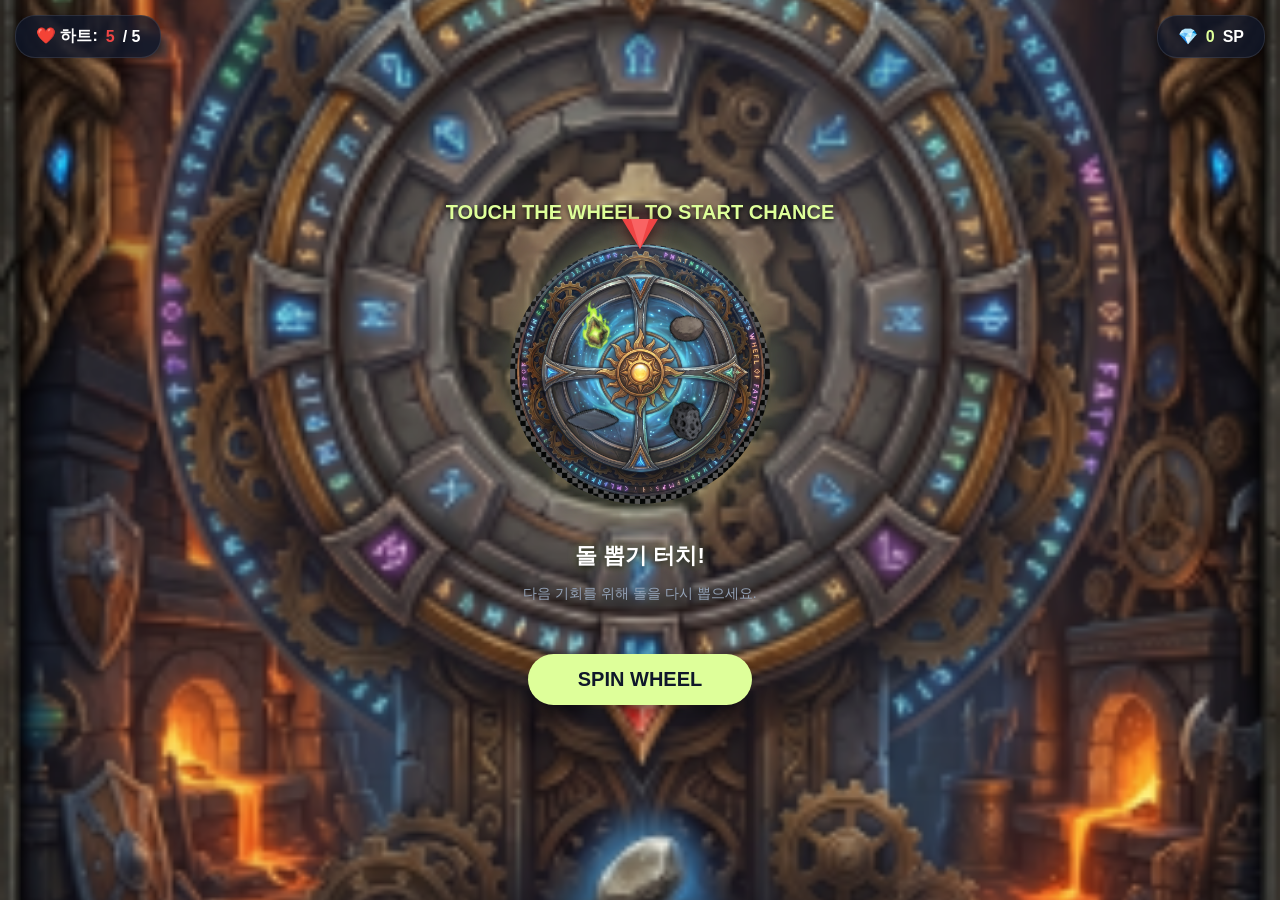
==== commit 4ac8798a: "Add files via upload" ====
--- a/index.html
+++ b/index.html
@@ -16,11 +16,14 @@
 
         <div id="roulette-screen">
             <h2 id="roulette-title">TOUCH THE WHEEL TO START CHANCE</h2>
-            <div class="pointer"></div>
-            <div id="roulette-wheel" class="wheel-container">
+            <div class="wheel-wrapper">
+                <div class="pointer"></div>
+                <div id="roulette-wheel"></div>
+            </div>
+            <div class="stone-info-container">
                 <div id="stone-display-name">돌 뽑기 터치!</div>
+                <p id="stone-desc">다음 기회를 위해 돌을 다시 뽑으세요.</p>
             </div>
-            <p id="stone-desc"></p>
             <button id="main-action-btn" class="action-btn">SPIN WHEEL</button>
         </div>
 
--- a/style.css
+++ b/style.css
@@ -17,19 +17,25 @@
     -webkit-user-select: none; 
 }
 
-#game-container { 
-    position: relative; 
-    width: 100%; 
-    height: 100%; 
-    background-image: url('images/bg_stage_1.png');
+/* [근본 해결] 인게임 화면 전용 컨테이너 (여기는 인게임 배경만 책임집니다) */
+#game-container {
+    position: relative;
+    width: 100%;
+    height: 100vh;
+    overflow: hidden;
     background-size: cover;
     background-position: center;
-    background-color: #0284c7; 
-    overflow: hidden; 
-}
+    background-repeat: no-repeat;
+}
+
+#game-container.stage1 { background: url('images/bg_stage_1.webp') center/cover no-repeat; }
+#game-container.stage2 { background: url('images/bg_stage_2.webp') center/cover no-repeat; }
+#game-container.stage3 { background: url('images/bg_stage_3.webp') center/cover no-repeat; }
+#game-container.stage4 { background: url('images/bg_stage_4.webp') center/cover no-repeat; }
+#game-container.stage5 { background: url('images/bg_stage_5.webp') center/cover no-repeat; }
 
 /* 자산 정보 표시 */
-.asset-bar { position: absolute; top: 15px; left: 15px; right: 15px; display: flex; justify-content: space-between; z-index: 200; pointer-events: none; }
+.asset-bar { position: absolute; top: 15px; left: 15px; right: 15px; display: flex; justify-content: space-between; z-index: 20000; pointer-events: none; }
 .asset-box { background: rgba(15, 23, 42, 0.8); padding: 10px 20px; border-radius: 20px; border: 1px solid rgba(255,255,255,0.1); font-weight: bold; font-size: 16px; display: flex; align-items: center; gap: 8px; box-shadow: 0 4px 6px rgba(0,0,0,0.2); }
 #hearts-count { color: var(--danger); }
 #sp-count { color: var(--primary); }
@@ -54,7 +60,7 @@
     to { width: 180px; height: 90px; opacity: 0; }
 }
 
-/* 인게임 전용 독립형 돌 (GPU 가속 락 세팅) */
+/* 인게임 전용 독립형 돌 */
 #ingame-stone {
     position: absolute; 
     top: 0;
@@ -78,23 +84,191 @@
 #score-display { font-size: 44px; font-weight: 900; color: var(--primary); text-shadow: 0 4px 8px rgba(0,0,0,0.4); }
 #message { font-size: 18px; color: white; margin-top: 10px; font-weight: bold; text-shadow: 0 2px 4px rgba(0,0,0,0.5); }
 
-/* 룰렛 화면 패널 */
-#roulette-screen { position: absolute; inset: 0; background: rgba(15, 23, 42, 0.95); z-index: 1000; display: flex; flex-direction: column; align-items: center; justify-content: center; }
-#roulette-title { color: var(--primary); margin-bottom: 20px; text-align: center; padding: 0 20px; font-size: 22px; font-weight: bold; }
-.wheel-container { width: 240px; height: 240px; border: 8px solid var(--primary); border-radius: 50%; display: flex; align-items: center; justify-content: center; position: relative; margin-bottom: 30px; background: #1e293b; box-shadow: 0 0 30px rgba(222,255,154,0.3); -webkit-tap-highlight-color: transparent; }
-.pointer { position: absolute; top: -20px; width: 0; height: 0; border-left: 15px solid transparent; border-right: 15px solid transparent; border-top: 25px solid #ef4444; z-index: 1100; }
-#stone-display-name { font-size: 24px; font-weight: bold; color: white; text-align: center; padding: 10px; pointer-events: none; }
-#stone-desc { color: #94a3b8; font-size: 15px; margin-top: -15px; margin-bottom: 30px; text-align: center; padding: 0 20px; min-height: 40px; }
-.action-btn { background: var(--primary); color: #0f172a; border: none; padding: 18px 60px; font-size: 22px; font-weight: bold; border-radius: 40px; box-shadow: 0 5px 15px rgba(0,0,0,0.3); margin-top: 10px; -webkit-tap-highlight-color: transparent; }
-
-/* 광고 창 */
+/* style.css - 룰렛 레이어 독립 장벽 고정 (오타 전면 수정본) */
+
+/* 룰렛 화면의 하드웨어 우선순위 강제 고정 락 */
+#roulette-screen { 
+    position: absolute; 
+    inset: 0; 
+    background: url('images/roulette_wheel.webp') center/cover no-repeat !important;
+    z-index: 9999;
+    display: flex; 
+    flex-direction: column; 
+    align-items: center; 
+    justify-content: center;
+    gap: 20px;
+    box-sizing: border-box;
+    padding: 65px 20px 40px 20px;
+}
+#roulette-title { color: var(--primary); margin: 0; text-align: center; padding: 0 15px; font-size: 20px; font-weight: bold; text-shadow: 0 2px 4px rgba(0,0,0,0.8); }
+
+.wheel-wrapper {
+    position: relative;
+    width: 260px;
+    height: 260px;
+    margin: 0;
+    display: flex;
+    align-items: center;
+    justify-content: center;
+}
+#roulette-wheel { 
+    width: 100%; 
+    height: 100%; 
+    background: url('images/bg_roulette.webp') center/contain no-repeat !important;
+    background-color: transparent !important;
+    border: none !important;
+    outline: none !important;
+    border-radius: 50%; 
+    display: flex; 
+    align-items: center; 
+    justify-content: center; 
+    position: relative; 
+    box-shadow: none !important;
+    filter: drop-shadow(0 0 25px rgba(222,255,154,0.3));
+    -webkit-tap-highlight-color: transparent; 
+    will-change: transform;
+    transition: transform 0.1s ease-out;
+    transform-style: preserve-3d;
+}
+.pointer {
+    position: absolute;
+    top: -25px;
+    left: 50%;
+    transform: translateX(-50%);
+    width: 0;
+    height: 0;
+    border-left: 18px solid transparent;
+    border-right: 18px solid transparent;
+    border-top: 30px solid #ef4444;
+    filter: drop-shadow(0 4px 6px rgba(0,0,0,0.6)) drop-shadow(0 0 10px rgba(239,68,68,0.4));
+    z-index: 1200;
+}
+.pointer::after {
+    content: '';
+    position: absolute;
+    top: -30px;
+    left: -9px;
+    border-left: 9px solid transparent;
+    border-right: 9px solid transparent;
+    border-top: 30px solid #ff7878;
+    opacity: 0.6;
+}
+
+.wheel-stone {
+    position: absolute;
+    width: 65px;
+    height: 45px;
+    background-size: contain;
+    background-repeat: no-repeat;
+    background-position: center;
+    z-index: 1050;
+    pointer-events: none;
+    will-change: transform, filter, scale;
+    transition: transform 0.3s ease, filter 0.3s ease, scale 0.3s ease;
+    filter: drop-shadow(0 4px 8px rgba(0,0,0,0.5)) grayscale(30%);
+    transform-style: preserve-3d;
+}
+
+/* 4개 방향별 안착 위치 대각선 45도, 135도, 225도, 315도로 정밀 교체 */
+.wheel-stone.pos-top {
+    top: 32%;
+    left: 68%;
+    transform: translate(-50%, -50%) rotate(45deg);
+}
+.wheel-stone.pos-right {
+    top: 68%;
+    left: 68%;
+    transform: translate(-50%, -50%) rotate(135deg);
+}
+.wheel-stone.pos-bottom {
+    top: 68%;
+    left: 32%;
+    transform: translate(-50%, -50%) rotate(225deg);
+}
+.wheel-stone.pos-left {
+    top: 32%;
+    left: 32%;
+    transform: translate(-50%, -50%) rotate(315deg);
+}
+
+/* 당첨 구역 하이라이트 및 스케일 업 */
+.wheel-stone.highlight {
+    filter: drop-shadow(0 0 15px rgba(222,255,154,0.9)) brightness(1.2) grayscale(0%);
+    z-index: 1060;
+}
+.wheel-stone.pos-top.highlight { transform: translate(-50%, -50%) rotate(45deg) scale(1.25); }
+.wheel-stone.pos-right.highlight { transform: translate(-50%, -50%) rotate(135deg) scale(1.25); }
+.wheel-stone.pos-bottom.highlight { transform: translate(-50%, -50%) rotate(225deg) scale(1.25); }
+.wheel-stone.pos-left.highlight { transform: translate(-50%, -50%) rotate(315deg) scale(1.25); }
+
+/* 방향별 개별 팝 바운스 연출 */
+@keyframes stone-pop-top {
+    0% { transform: translate(-50%, -50%) rotate(45deg) scale(0.8); opacity: 0.8; }
+    50% { transform: translate(-50%, -50%) rotate(45deg) scale(1.55); filter: drop-shadow(0 0 20px rgba(222,255,154,1)) brightness(1.4); }
+    100% { transform: translate(-50%, -50%) rotate(45deg) scale(1.25); opacity: 1; }
+}
+@keyframes stone-pop-right {
+    0% { transform: translate(-50%, -50%) rotate(135deg) scale(0.8); opacity: 0.8; }
+    50% { transform: translate(-50%, -50%) rotate(135deg) scale(1.55); filter: drop-shadow(0 0 20px rgba(222,255,154,1)) brightness(1.4); }
+    100% { transform: translate(-50%, -50%) rotate(135deg) scale(1.25); opacity: 1; }
+}
+@keyframes stone-pop-bottom {
+    0% { transform: translate(-50%, -50%) rotate(225deg) scale(0.8); opacity: 0.8; }
+    50% { transform: translate(-50%, -50%) rotate(225deg) scale(1.55); filter: drop-shadow(0 0 20px rgba(222,255,154,1)) brightness(1.4); }
+    100% { transform: translate(-50%, -50%) rotate(225deg) scale(1.25); opacity: 1; }
+}
+@keyframes stone-pop-left {
+    0% { transform: translate(-50%, -50%) rotate(315deg) scale(0.8); opacity: 0.8; }
+    50% { transform: translate(-50%, -50%) rotate(315deg) scale(1.55); filter: drop-shadow(0 0 20px rgba(222,255,154,1)) brightness(1.4); }
+    100% { transform: translate(-50%, -50%) rotate(315deg) scale(1.25); opacity: 1; }
+}
+
+.wheel-stone.pos-top.pop-effect { animation: stone-pop-top 0.4s cubic-bezier(0.175, 0.885, 0.32, 1.275) forwards; }
+.wheel-stone.pos-right.pop-effect { animation: stone-pop-right 0.4s cubic-bezier(0.175, 0.885, 0.32, 1.275) forwards; }
+.wheel-stone.pos-bottom.pop-effect { animation: stone-pop-bottom 0.4s cubic-bezier(0.175, 0.885, 0.32, 1.275) forwards; }
+.wheel-stone.pos-left.pop-effect { animation: stone-pop-left 0.4s cubic-bezier(0.175, 0.885, 0.32, 1.275) forwards; }
+
+.stone-info-container { 
+    display: flex; 
+    flex-direction: column; 
+    align-items: center; 
+    justify-content: center; 
+    min-height: 80px; 
+    width: 100%; 
+    margin: 10px 0; 
+    z-index: 1020; 
+    pointer-events: none; 
+}
+#stone-display-name { 
+    font-size: 22px; 
+    font-weight: bold; 
+    color: #ffffff; 
+    text-align: center; 
+    padding: 5px 10px; 
+    pointer-events: none; 
+    text-shadow: 0 2px 6px rgba(0,0,0,0.9), 0 0 10px rgba(222,255,154,0.5); 
+    box-sizing: border-box;
+    margin: 0;
+}
+#stone-desc { 
+    color: #94a3b8; 
+    font-size: 14px; 
+    margin: 0; 
+    text-align: center; 
+    padding: 0 20px; 
+    min-height: 36px; 
+    display: flex; 
+    align-items: center; 
+    justify-content: center; 
+}
+.action-btn { background: var(--primary); color: #0f172a; border: none; padding: 14px 50px; font-size: 20px; font-weight: bold; border-radius: 30px; box-shadow: 0 5px 15px rgba(0,0,0,0.3); margin: 10px 0 20px 0; -webkit-tap-highlight-color: transparent; }
+
 #youtube-modal { position: absolute; inset: 0; background: rgba(0,0,0,0.9); z-index: 2000; display: none; flex-direction: column; align-items: center; justify-content: center; }
 .ad-title { color:#ef4444; margin-bottom: 10px; }
 .ad-desc { color:#94a3b8; font-size:16px; margin-bottom:30px; }
 #video-timer { font-size:48px; font-weight:bold; color:white; margin-bottom:40px; }
 .ad-reward { color:var(--primary); }
 
-/* 스와이프 가이드 화살표 */
 #swipe-guide { 
     position: absolute; 
     top: 68%; 
@@ -108,4 +282,5 @@
     display: none; 
     z-index: 900;
 }
-@keyframes arrow-up { 0% { transform: translateY(10px); opacity: 0.3; } 50% { transform: translateY(-10px); opacity: 1; } 100% { transform: translateY(10px); opacity: 0.3; } }+@keyframes arrow-up { 0% { transform: translateY(10px); opacity: 0.3; } 50% { transform: translateY(-10px); opacity: 1; } 100% { transform: translateY(10px); opacity: 0.3; } }
+/* 깨져있던 가로막기 중괄호를 완벽히 도려내어 정렬 완료 */
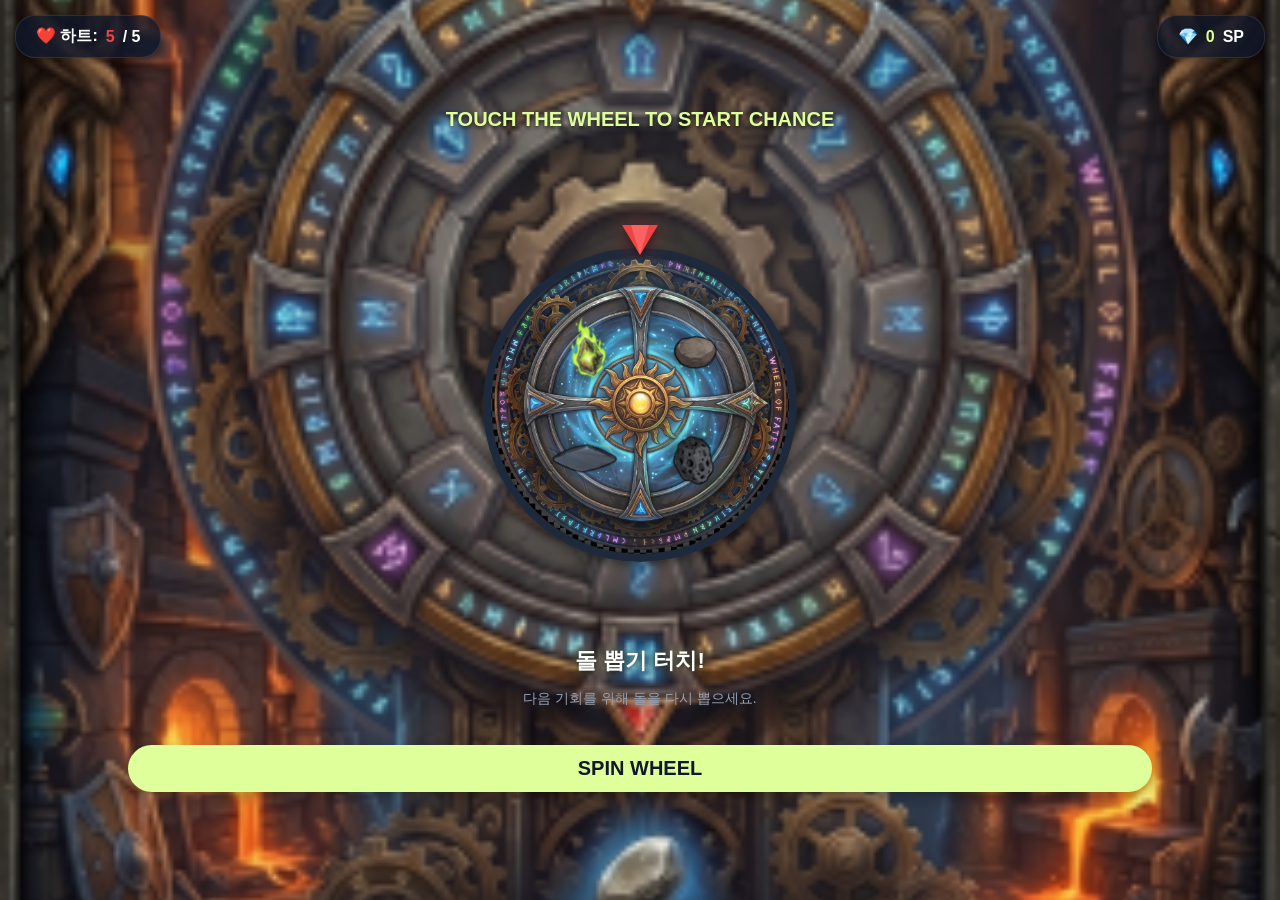
==== commit 0c0d6c44: "Add files via upload" ====
--- a/index.html
+++ b/index.html
@@ -19,6 +19,7 @@
             <div class="wheel-wrapper">
                 <div class="pointer"></div>
                 <div id="roulette-wheel"></div>
+                <div class="wheel-frame"></div>
             </div>
             <div class="stone-info-container">
                 <div id="stone-display-name">돌 뽑기 터치!</div>
--- a/style.css
+++ b/style.css
@@ -92,43 +92,69 @@
     inset: 0; 
     background: url('images/roulette_wheel.webp') center/cover no-repeat !important;
     z-index: 9999;
-    display: flex; 
-    flex-direction: column; 
-    align-items: center; 
-    justify-content: center;
-    gap: 20px;
     box-sizing: border-box;
-    padding: 65px 20px 40px 20px;
-}
-#roulette-title { color: var(--primary); margin: 0; text-align: center; padding: 0 15px; font-size: 20px; font-weight: bold; text-shadow: 0 2px 4px rgba(0,0,0,0.8); }
+    padding: 40px 20px 30px 20px;
+}
+#roulette-title { 
+    position: absolute; 
+    top: 12%; 
+    left: 50%; 
+    transform: translateX(-50%); 
+    color: var(--primary); 
+    margin: 0; 
+    text-align: center; 
+    padding: 0 15px; 
+    font-size: 20px; 
+    font-weight: bold; 
+    text-shadow: 0 2px 4px rgba(0,0,0,0.8); 
+    width: 100%;
+}
 
 .wheel-wrapper {
-    position: relative;
-    width: 260px;
-    height: 260px;
-    margin: 0;
+    position: absolute;
+    top: 45%;
+    left: 50%;
+    transform: translate(-50%, -50%);
+    width: 310px;
+    height: 310px;
     display: flex;
     align-items: center;
     justify-content: center;
-}
+    
+    /* [교정] 결함을 유발하던 filter: drop-shadow를 완전히 삭제 */
+    
+    /* 부모 수준에서 원형을 칼같이 잘라내는 절대 장벽 */
+    border-radius: 50% !important;
+    overflow: visible !important;
+    border: none !important;
+}
+
 #roulette-wheel { 
-    width: 100%; 
-    height: 100%; 
-    background: url('images/bg_roulette.webp') center/contain no-repeat !important;
+    width: 308px !important;  /* [교정] 픽셀 밀림 방지를 위해 1px(양측 2px) 축소 */
+    height: 308px !important; /* [교정] 픽셀 밀림 방지를 위해 1px(양측 2px) 축소 */
+    margin: auto;             /* 완전한 상하좌우 대칭 정중앙 정렬 보장 */
+    background: url('images/bg_roulette.webp') no-repeat center/cover !important;
+    background-size: cover !important;
+    background-position: center center !important;
     background-color: transparent !important;
     border: none !important;
     outline: none !important;
-    border-radius: 50%; 
+    border-radius: 50% !important; 
     display: flex; 
     align-items: center; 
     justify-content: center; 
     position: relative; 
     box-shadow: none !important;
-    filter: drop-shadow(0 0 25px rgba(222,255,154,0.3));
     -webkit-tap-highlight-color: transparent; 
+    
+    /* 하드웨어 가속 및 회전축 고정 */
     will-change: transform;
+    transform: rotate(0deg);
+    transform-origin: center center !important;
+    backface-visibility: hidden;
+    overflow: hidden !important;
+    
     transition: transform 0.1s ease-out;
-    transform-style: preserve-3d;
 }
 .pointer {
     position: absolute;
@@ -156,8 +182,8 @@
 
 .wheel-stone {
     position: absolute;
-    width: 65px;
-    height: 45px;
+    width: 75px;
+    height: 55px;
     background-size: contain;
     background-repeat: no-repeat;
     background-position: center;
@@ -196,31 +222,31 @@
     filter: drop-shadow(0 0 15px rgba(222,255,154,0.9)) brightness(1.2) grayscale(0%);
     z-index: 1060;
 }
-.wheel-stone.pos-top.highlight { transform: translate(-50%, -50%) rotate(45deg) scale(1.25); }
-.wheel-stone.pos-right.highlight { transform: translate(-50%, -50%) rotate(135deg) scale(1.25); }
-.wheel-stone.pos-bottom.highlight { transform: translate(-50%, -50%) rotate(225deg) scale(1.25); }
-.wheel-stone.pos-left.highlight { transform: translate(-50%, -50%) rotate(315deg) scale(1.25); }
+.wheel-stone.pos-top.highlight { transform: translate(-50%, -50%) rotate(45deg) scale(1.2); }
+.wheel-stone.pos-right.highlight { transform: translate(-50%, -50%) rotate(135deg) scale(1.2); }
+.wheel-stone.pos-bottom.highlight { transform: translate(-50%, -50%) rotate(225deg) scale(1.2); }
+.wheel-stone.pos-left.highlight { transform: translate(-50%, -50%) rotate(315deg) scale(1.2); }
 
 /* 방향별 개별 팝 바운스 연출 */
 @keyframes stone-pop-top {
     0% { transform: translate(-50%, -50%) rotate(45deg) scale(0.8); opacity: 0.8; }
     50% { transform: translate(-50%, -50%) rotate(45deg) scale(1.55); filter: drop-shadow(0 0 20px rgba(222,255,154,1)) brightness(1.4); }
-    100% { transform: translate(-50%, -50%) rotate(45deg) scale(1.25); opacity: 1; }
+    100% { transform: translate(-50%, -50%) rotate(45deg) scale(1.2); opacity: 1; }
 }
 @keyframes stone-pop-right {
     0% { transform: translate(-50%, -50%) rotate(135deg) scale(0.8); opacity: 0.8; }
     50% { transform: translate(-50%, -50%) rotate(135deg) scale(1.55); filter: drop-shadow(0 0 20px rgba(222,255,154,1)) brightness(1.4); }
-    100% { transform: translate(-50%, -50%) rotate(135deg) scale(1.25); opacity: 1; }
+    100% { transform: translate(-50%, -50%) rotate(135deg) scale(1.2); opacity: 1; }
 }
 @keyframes stone-pop-bottom {
     0% { transform: translate(-50%, -50%) rotate(225deg) scale(0.8); opacity: 0.8; }
     50% { transform: translate(-50%, -50%) rotate(225deg) scale(1.55); filter: drop-shadow(0 0 20px rgba(222,255,154,1)) brightness(1.4); }
-    100% { transform: translate(-50%, -50%) rotate(225deg) scale(1.25); opacity: 1; }
+    100% { transform: translate(-50%, -50%) rotate(225deg) scale(1.2); opacity: 1; }
 }
 @keyframes stone-pop-left {
     0% { transform: translate(-50%, -50%) rotate(315deg) scale(0.8); opacity: 0.8; }
     50% { transform: translate(-50%, -50%) rotate(315deg) scale(1.55); filter: drop-shadow(0 0 20px rgba(222,255,154,1)) brightness(1.4); }
-    100% { transform: translate(-50%, -50%) rotate(315deg) scale(1.25); opacity: 1; }
+    100% { transform: translate(-50%, -50%) rotate(315deg) scale(1.2); opacity: 1; }
 }
 
 .wheel-stone.pos-top.pop-effect { animation: stone-pop-top 0.4s cubic-bezier(0.175, 0.885, 0.32, 1.275) forwards; }
@@ -229,13 +255,16 @@
 .wheel-stone.pos-left.pop-effect { animation: stone-pop-left 0.4s cubic-bezier(0.175, 0.885, 0.32, 1.275) forwards; }
 
 .stone-info-container { 
+    position: absolute;
+    top: 71%;
+    left: 50%;
+    transform: translateX(-50%);
     display: flex; 
     flex-direction: column; 
     align-items: center; 
     justify-content: center; 
     min-height: 80px; 
     width: 100%; 
-    margin: 10px 0; 
     z-index: 1020; 
     pointer-events: none; 
 }
@@ -261,7 +290,24 @@
     align-items: center; 
     justify-content: center; 
 }
-.action-btn { background: var(--primary); color: #0f172a; border: none; padding: 14px 50px; font-size: 20px; font-weight: bold; border-radius: 30px; box-shadow: 0 5px 15px rgba(0,0,0,0.3); margin: 10px 0 20px 0; -webkit-tap-highlight-color: transparent; }
+.action-btn { 
+    position: absolute;
+    bottom: 12%;
+    left: 50%;
+    transform: translateX(-50%);
+    background: var(--primary); 
+    color: #0f172a; 
+    border: none; 
+    padding: 12px 0; 
+    width: 80%;
+    white-space: nowrap;
+    font-size: 20px; 
+    font-weight: bold; 
+    border-radius: 30px; 
+    box-shadow: 0 5px 15px rgba(0,0,0,0.3); 
+    margin: 0; 
+    -webkit-tap-highlight-color: transparent; 
+}
 
 #youtube-modal { position: absolute; inset: 0; background: rgba(0,0,0,0.9); z-index: 2000; display: none; flex-direction: column; align-items: center; justify-content: center; }
 .ad-title { color:#ef4444; margin-bottom: 10px; }
@@ -283,4 +329,15 @@
     z-index: 900;
 }
 @keyframes arrow-up { 0% { transform: translateY(10px); opacity: 0.3; } 50% { transform: translateY(-10px); opacity: 1; } 100% { transform: translateY(10px); opacity: 0.3; } }
+
+.wheel-frame {
+    position: absolute;
+    inset: -2px;
+    border-radius: 50%;
+    pointer-events: none;
+    z-index: 1100;
+    background: transparent;
+    border: 8px solid #1e293b;
+    box-shadow: inset 0 0 10px rgba(0,0,0,0.8), 0 4px 12px rgba(0,0,0,0.5);
+}
 /* 깨져있던 가로막기 중괄호를 완벽히 도려내어 정렬 완료 */
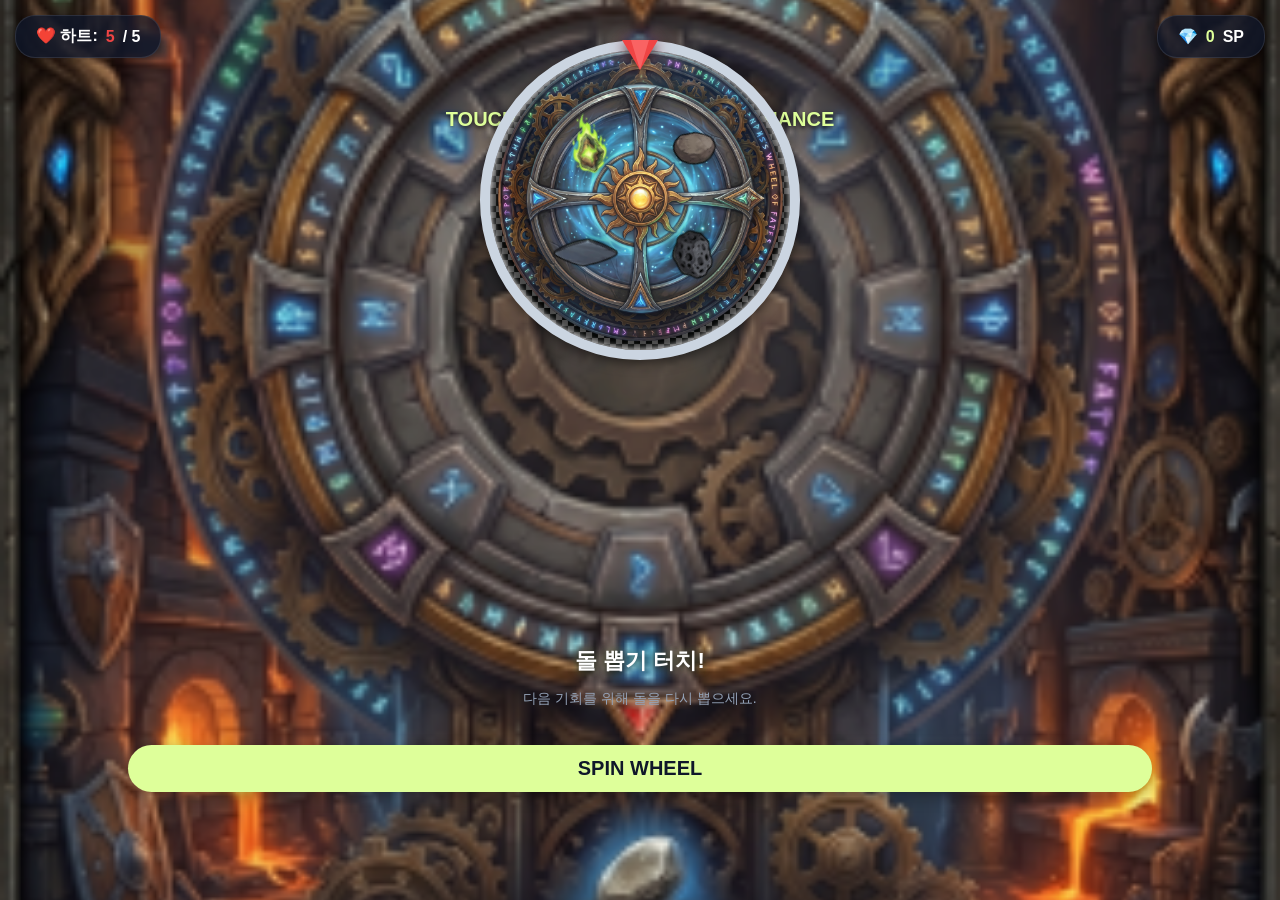
==== commit 1edb50b0: "Add files via upload" ====
--- a/index.html
+++ b/index.html
@@ -17,9 +17,9 @@
         <div id="roulette-screen">
             <h2 id="roulette-title">TOUCH THE WHEEL TO START CHANCE</h2>
             <div class="wheel-wrapper">
+                <div class="wheel-frame"></div>
                 <div class="pointer"></div>
                 <div id="roulette-wheel"></div>
-                <div class="wheel-frame"></div>
             </div>
             <div class="stone-info-container">
                 <div id="stone-display-name">돌 뽑기 터치!</div>
--- a/style.css
+++ b/style.css
@@ -111,28 +111,25 @@
 }
 
 .wheel-wrapper {
-    position: absolute;
-    top: 45%;
-    left: 50%;
-    transform: translate(-50%, -50%);
-    width: 310px;
-    height: 310px;
-    display: flex;
-    align-items: center;
-    justify-content: center;
-    
-    /* [교정] 결함을 유발하던 filter: drop-shadow를 완전히 삭제 */
-    
-    /* 부모 수준에서 원형을 칼같이 잘라내는 절대 장벽 */
+    position: relative;
+    width: 320px;
+    height: 320px;
+    margin: 0 auto;
     border-radius: 50% !important;
-    overflow: visible !important;
     border: none !important;
 }
 
 #roulette-wheel { 
-    width: 308px !important;  /* [교정] 픽셀 밀림 방지를 위해 1px(양측 2px) 축소 */
-    height: 308px !important; /* [교정] 픽셀 밀림 방지를 위해 1px(양측 2px) 축소 */
-    margin: auto;             /* 완전한 상하좌우 대칭 정중앙 정렬 보장 */
+    position: absolute;
+    top: 0;
+    left: 0;
+    right: 0;
+    bottom: 0;
+    margin: auto;
+    width: 300px !important;
+    height: 300px !important;
+    z-index: 1;
+
     background: url('images/bg_roulette.webp') no-repeat center/cover !important;
     background-size: cover !important;
     background-position: center center !important;
@@ -143,7 +140,6 @@
     display: flex; 
     align-items: center; 
     justify-content: center; 
-    position: relative; 
     box-shadow: none !important;
     -webkit-tap-highlight-color: transparent; 
     
@@ -153,12 +149,13 @@
     transform-origin: center center !important;
     backface-visibility: hidden;
     overflow: hidden !important;
+    clip-path: circle(50% at 50% 50%) !important;
     
     transition: transform 0.1s ease-out;
 }
 .pointer {
     position: absolute;
-    top: -25px;
+    top: 0;
     left: 50%;
     transform: translateX(-50%);
     width: 0;
@@ -332,12 +329,15 @@
 
 .wheel-frame {
     position: absolute;
-    inset: -2px;
-    border-radius: 50%;
+    top: 50%;
+    left: 50%;
+    width: 320px !important;
+    height: 320px !important;
+    transform: translate(-50%, -50%);
+    box-sizing: border-box;
     pointer-events: none;
     z-index: 1100;
-    background: transparent;
-    border: 8px solid #1e293b;
-    box-shadow: inset 0 0 10px rgba(0,0,0,0.8), 0 4px 12px rgba(0,0,0,0.5);
-}
-/* 깨져있던 가로막기 중괄호를 완벽히 도려내어 정렬 완료 */+    border-radius: 50% !important;
+    border: 10px solid #cbd5e1;
+    box-shadow: inset 0 0 6px #ffffff, inset 0 0 14px rgba(0,0,0,0.6), 0 4px 12px rgba(0,0,0,0.5);
+}
